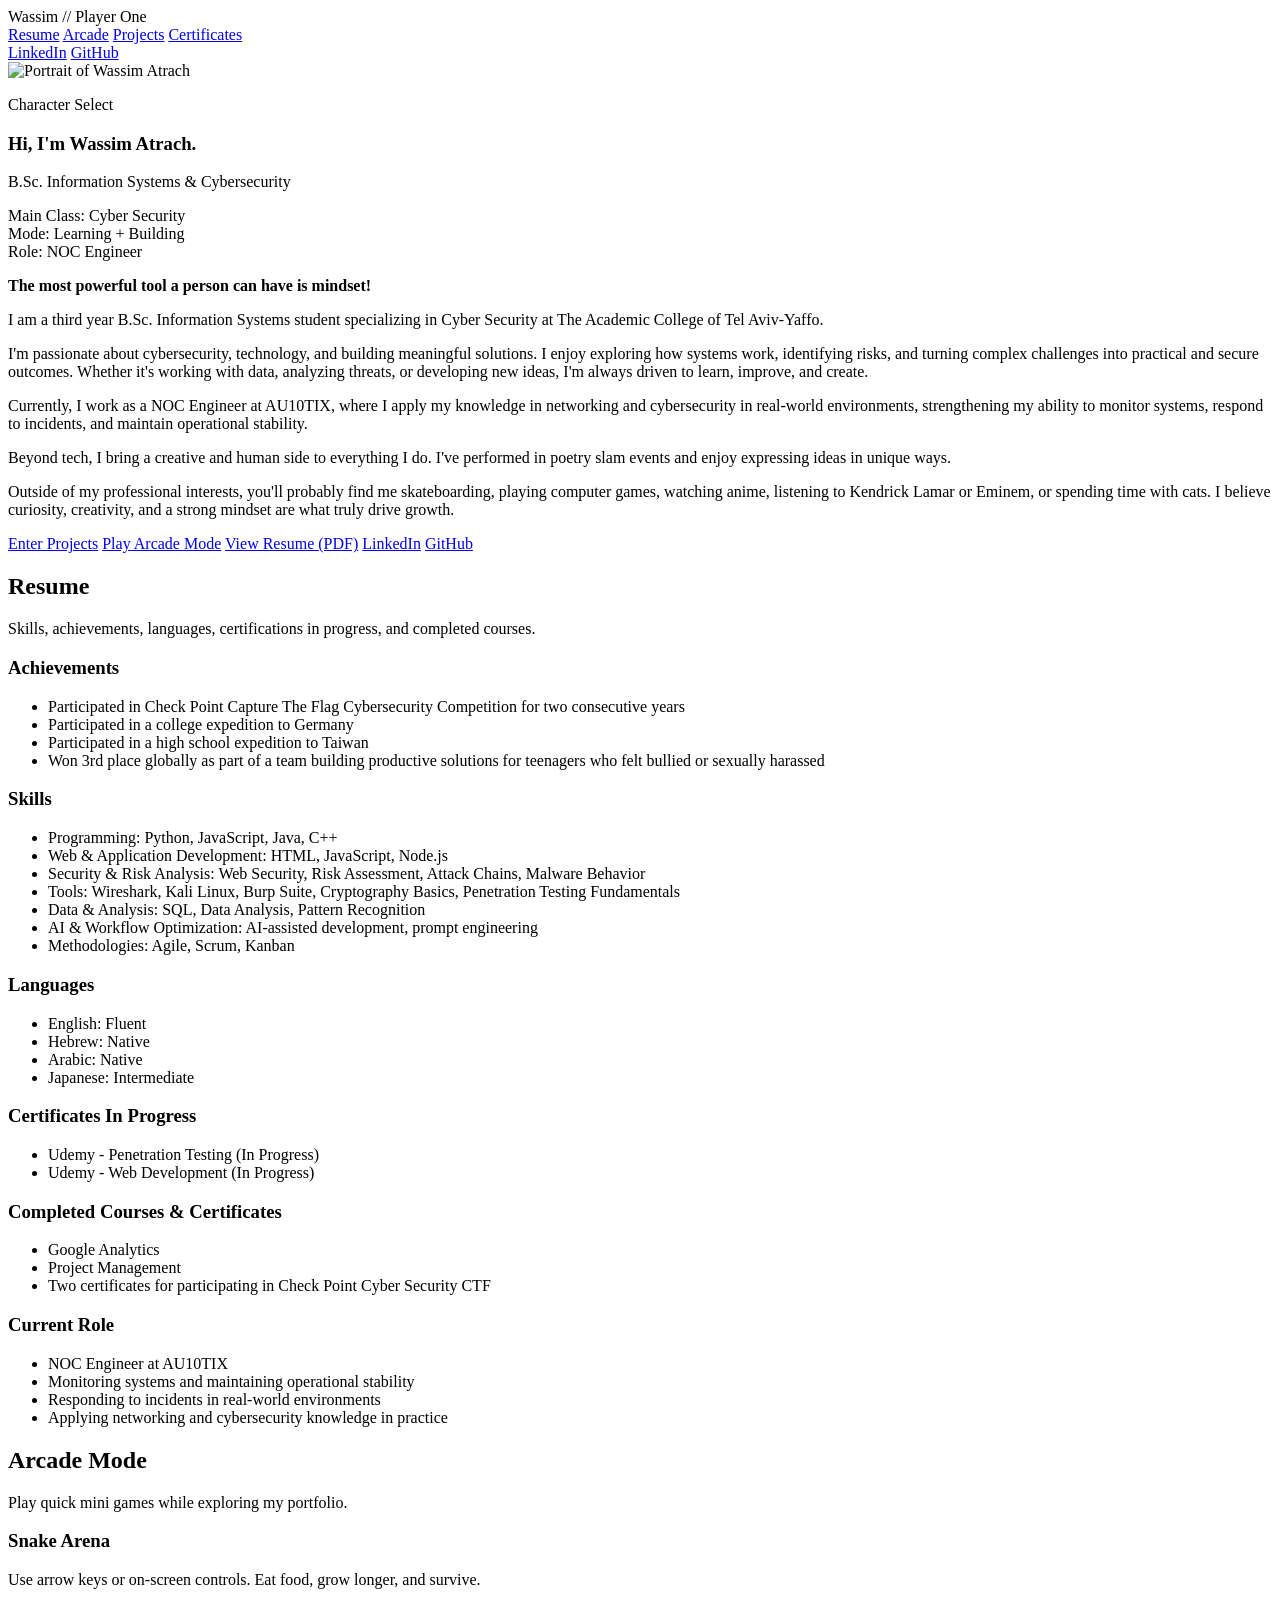
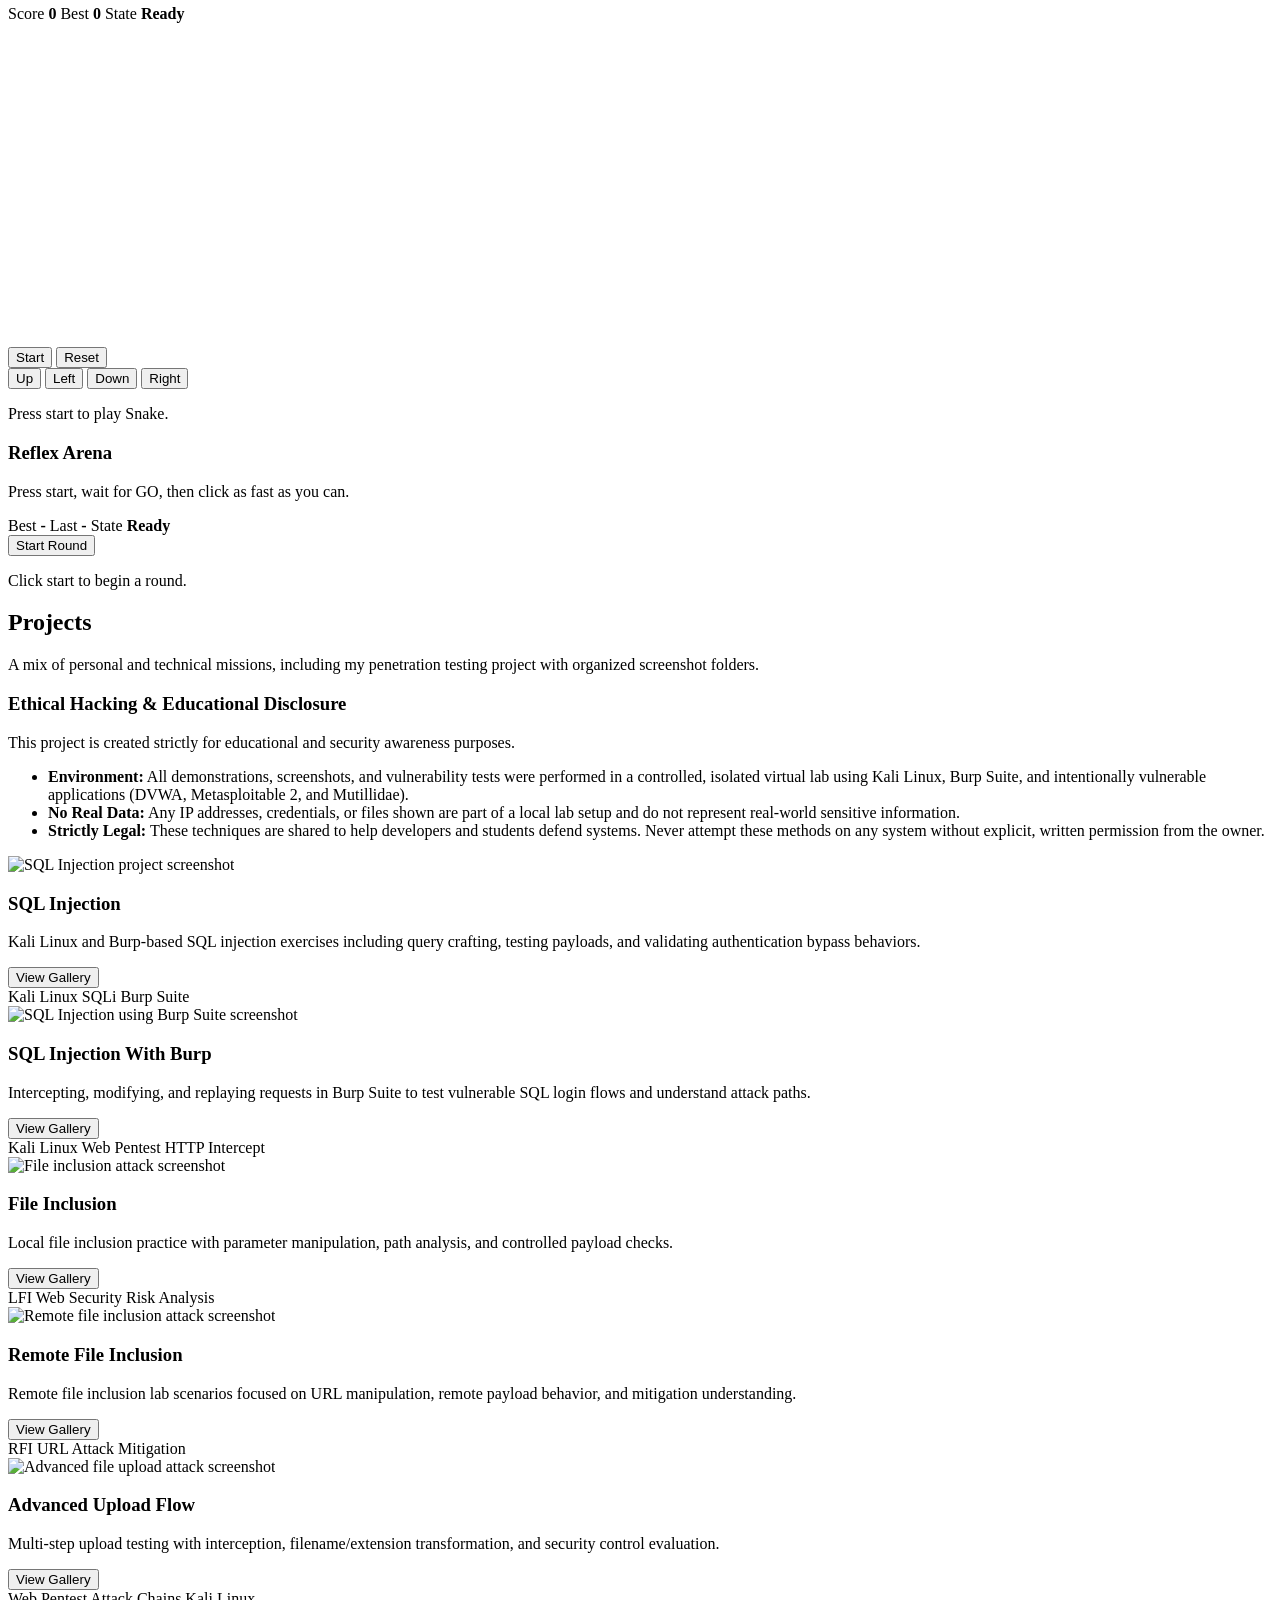
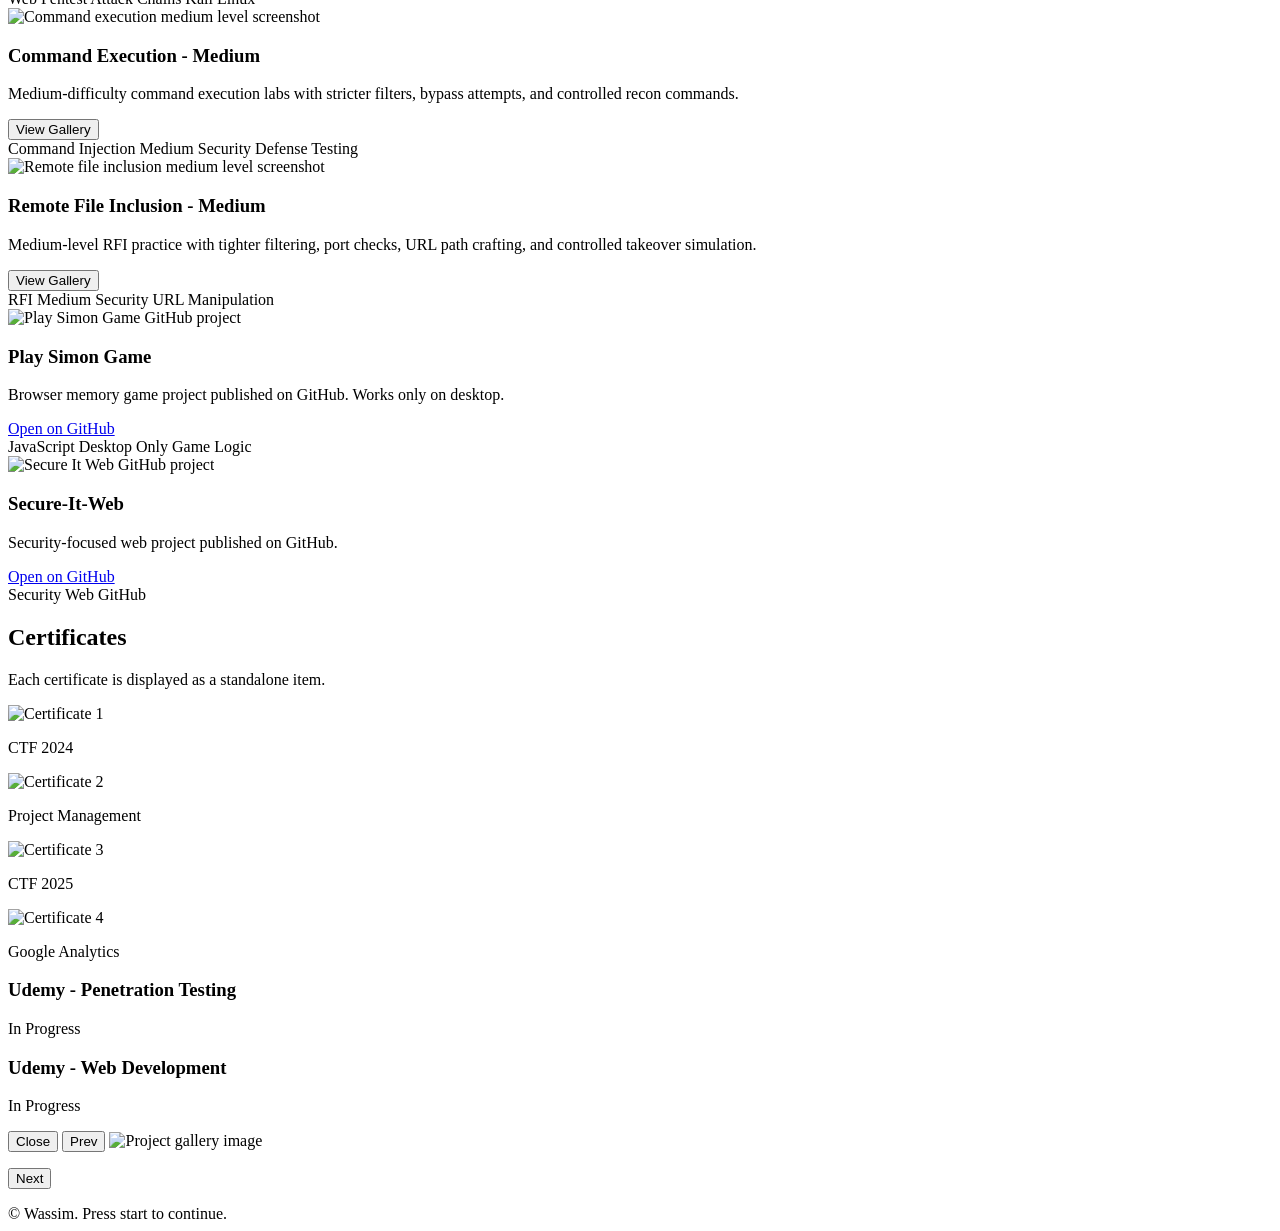
==== index.html @ 9f48807a "Add files via upload" ====
<!DOCTYPE html>
<html lang="en">
<head>
    <meta charset="UTF-8">
    <meta http-equiv="X-UA-Compatible" content="IE=edge">
    <meta name="viewport" content="width=device-width, initial-scale=1.0">
    <title>Wassim | Gaming Portfolio</title>
    <meta name="description" content="Gaming-themed portfolio with contact links, story, resume, and projects.">
    <link rel="preconnect" href="https://fonts.googleapis.com">
    <link rel="preconnect" href="https://fonts.gstatic.com" crossorigin>
    <link href="https://fonts.googleapis.com/css2?family=Oxanium:wght@400;500;700;800&family=Press+Start+2P&display=swap" rel="stylesheet">
    <link rel="stylesheet" href="Protfolio/styles.css">
</head>
<body>
    <header class="topbar">
        <div class="wrap topbar-inner">
            <div class="identity">Wassim // Player One</div>
            <nav class="level-links" aria-label="Section links">
                <a href="#resume">Resume</a>
                <a href="#arcade">Arcade</a>
                <a href="#projects">Projects</a>
                <a href="#certificates">Certificates</a>
            </nav>
            <nav class="contact-links" aria-label="Contact links">
                <a href="https://www.linkedin.com/in/wassim-atrach-wassima/" target="_blank" rel="noreferrer">LinkedIn</a>
                <a href="https://github.com/WassimAtrach" target="_blank" rel="noreferrer">GitHub</a>
            </nav>
        </div>
    </header>

    <main>
        <section class="hero">
            <div class="wrap hero-grid">
                <figure class="frame reveal" style="margin:0;">
                    <img class="profile-photo" src="Protfolio/Wassim.jpg" alt="Portrait of Wassim Atrach">
                </figure>

                <article class="hero-copy reveal delay-1">
                    <p class="kicker">Character Select</p>
                    <h1>Hi, I'm Wassim Atrach.</h1>
                    <p class="hero-subtitle">B.Sc. Information Systems &amp; Cybersecurity</p>
                    <div class="player-hud" aria-label="Player stats">
                        <div class="hud-pill">Main Class: Cyber Security</div>
                        <div class="hud-pill">Mode: Learning + Building</div>
                        <div class="hud-pill">Role: NOC Engineer</div>
                    </div>
                    <p class="mindset"><strong>The most powerful tool a person can have is mindset!</strong></p>
                    <p class="lead">
                        I am a third year B.Sc. Information Systems student specializing in Cyber Security at
                        The Academic College of Tel Aviv-Yaffo.
                    </p>
                    <p class="lead">
                        I'm passionate about cybersecurity, technology, and building meaningful solutions.
                        I enjoy exploring how systems work, identifying risks, and turning complex challenges
                        into practical and secure outcomes. Whether it's working with data, analyzing threats,
                        or developing new ideas, I'm always driven to learn, improve, and create.
                    </p>
                    <p class="lead">
                        Currently, I work as a NOC Engineer at AU10TIX, where I apply my knowledge in
                        networking and cybersecurity in real-world environments, strengthening my ability to
                        monitor systems, respond to incidents, and maintain operational stability.
                    </p>
                    <p class="lead">
                        Beyond tech, I bring a creative and human side to everything I do. I've performed in
                        poetry slam events and enjoy expressing ideas in unique ways.
                    </p>
                    <p class="lead">
                        Outside of my professional interests, you'll probably find me skateboarding,
                        playing computer games, watching anime, listening to Kendrick Lamar or Eminem,
                        or spending time with cats. I believe curiosity, creativity, and a strong mindset
                        are what truly drive growth.
                    </p>
                    <div class="hero-actions">
                        <a class="btn btn-primary" href="#projects">Enter Projects</a>
                        <a class="btn btn-secondary" href="#arcade">Play Arcade Mode</a>
                        <a class="btn btn-secondary" href="Protfolio/Wassim Atrach -Resume.pdf" target="_blank" rel="noreferrer">View Resume (PDF)</a>
                        <a class="btn btn-secondary" href="https://www.linkedin.com/in/wassim-atrach-wassima/" target="_blank" rel="noreferrer">LinkedIn</a>
                        <a class="btn btn-secondary" href="https://github.com/WassimAtrach" target="_blank" rel="noreferrer">GitHub</a>
                    </div>
                </article>
            </div>
        </section>

        <section id="resume">
            <div class="wrap panel reveal delay-2">
                <div class="section-head">
                    <h2>Resume</h2>
                    <p>Skills, achievements, languages, certifications in progress, and completed courses.</p>
                </div>

                <div class="resume-grid">
                    <div class="resume-item">
                        <h3>Achievements</h3>
                        <ul>
                            <li>Participated in Check Point Capture The Flag Cybersecurity Competition for two consecutive years</li>
                            <li>Participated in a college expedition to Germany</li>
                            <li>Participated in a high school expedition to Taiwan</li>
                            <li>Won 3rd place globally as part of a team building productive solutions for teenagers who felt bullied or sexually harassed</li>
                        </ul>
                    </div>

                    <div class="resume-item">
                        <h3>Skills</h3>
                        <ul>
                            <li>Programming: Python, JavaScript, Java, C++</li>
                            <li>Web & Application Development: HTML, JavaScript, Node.js</li>
                            <li>Security & Risk Analysis: Web Security, Risk Assessment, Attack Chains, Malware Behavior</li>
                            <li>Tools: Wireshark, Kali Linux, Burp Suite, Cryptography Basics, Penetration Testing Fundamentals</li>
                            <li>Data & Analysis: SQL, Data Analysis, Pattern Recognition</li>
                            <li>AI & Workflow Optimization: AI-assisted development, prompt engineering</li>
                            <li>Methodologies: Agile, Scrum, Kanban</li>
                        </ul>
                    </div>

                    <div class="resume-item">
                        <h3>Languages</h3>
                        <ul>
                            <li>English: Fluent</li>
                            <li>Hebrew: Native</li>
                            <li>Arabic: Native</li>
                            <li>Japanese: Intermediate</li>
                        </ul>
                    </div>

                    <div class="resume-item">
                        <h3>Certificates In Progress</h3>
                        <ul>
                            <li>Udemy - Penetration Testing (In Progress)</li>
                            <li>Udemy - Web Development (In Progress)</li>
                        </ul>
                    </div>

                    <div class="resume-item">
                        <h3>Completed Courses & Certificates</h3>
                        <ul>
                            <li>Google Analytics</li>
                            <li>Project Management</li>
                            <li>Two certificates for participating in Check Point Cyber Security CTF</li>
                        </ul>
                    </div>

                    <div class="resume-item">
                        <h3>Current Role</h3>
                        <ul>
                            <li>NOC Engineer at AU10TIX</li>
                            <li>Monitoring systems and maintaining operational stability</li>
                            <li>Responding to incidents in real-world environments</li>
                            <li>Applying networking and cybersecurity knowledge in practice</li>
                        </ul>
                    </div>
                </div>
            </div>
        </section>

        <section id="arcade">
            <div class="wrap panel reveal delay-2">
                <div class="section-head">
                    <h2>Arcade Mode</h2>
                    <p>Play quick mini games while exploring my portfolio.</p>
                </div>

                <div class="arcade-grid">
                    <article class="arcade-card">
                        <h3>Snake Arena</h3>
                        <p>Use arrow keys or on-screen controls. Eat food, grow longer, and survive.</p>
                        <div class="arcade-scoreboard" aria-live="polite">
                            <span>Score <strong id="snakeScore">0</strong></span>
                            <span>Best <strong id="snakeBest">0</strong></span>
                            <span>State <strong id="snakeState">Ready</strong></span>
                        </div>
                        <canvas id="snakeCanvas" class="snake-canvas" width="320" height="320" aria-label="Snake game board"></canvas>
                        <div class="arcade-actions">
                            <button class="arcade-button arcade-button-primary" id="snakeStart" type="button">Start</button>
                            <button class="arcade-button" id="snakeReset" type="button">Reset</button>
                        </div>
                        <div class="snake-pad" aria-label="Snake directional controls">
                            <button class="arcade-button snake-up" id="snakeUp" type="button">Up</button>
                            <button class="arcade-button snake-left" id="snakeLeft" type="button">Left</button>
                            <button class="arcade-button snake-down" id="snakeDown" type="button">Down</button>
                            <button class="arcade-button snake-right" id="snakeRight" type="button">Right</button>
                        </div>
                        <p class="arcade-status" id="snakeStatus">Press start to play Snake.</p>
                    </article>

                    <article class="arcade-card">
                        <h3>Reflex Arena</h3>
                        <p>Press start, wait for GO, then click as fast as you can.</p>
                        <div class="arcade-scoreboard" aria-live="polite">
                            <span>Best <strong id="bestReflex">-</strong></span>
                            <span>Last <strong id="lastReflex">-</strong></span>
                            <span>State <strong id="reflexState">Ready</strong></span>
                        </div>
                        <div class="arcade-actions">
                            <button class="arcade-button arcade-button-primary" id="reflexBtn" type="button">Start Round</button>
                        </div>
                        <p class="arcade-status" id="reflexStatus">Click start to begin a round.</p>
                    </article>
                </div>
            </div>
        </section>

        <section id="projects">
            <div class="wrap panel reveal delay-3">
                <div class="section-head">
                    <h2>Projects</h2>
                    <p>A mix of personal and technical missions, including my penetration testing project with organized screenshot folders.</p>
                </div>

                <div class="project-disclaimer" role="note" aria-label="Ethical hacking and educational disclosure">
                    <h3>Ethical Hacking &amp; Educational Disclosure</h3>
                    <p>
                        This project is created strictly for educational and security awareness purposes.
                    </p>
                    <ul>
                        <li>
                            <strong>Environment:</strong> All demonstrations, screenshots, and vulnerability tests were performed in a controlled,
                            isolated virtual lab using Kali Linux, Burp Suite, and intentionally vulnerable applications (DVWA,
                            Metasploitable 2, and Mutillidae).
                        </li>
                        <li>
                            <strong>No Real Data:</strong> Any IP addresses, credentials, or files shown are part of
                            a local lab setup and do not represent real-world sensitive information.
                        </li>
                        <li>
                            <strong>Strictly Legal:</strong> These techniques are shared to help developers and students defend systems.
                            Never attempt these methods on any system without explicit, written permission from the owner.
                        </li>
                    </ul>
                </div>

                <div class="projects-grid">
                    <article class="project-card" data-images="Protfolio/SQL Injection/CreateQuery.png,Protfolio/SQL Injection/admin.png,Protfolio/SQL Injection/Logged in.png,Protfolio/SQL Injection/Single'.png">
                        <img class="project-image" src="Protfolio/SQL Injection/CreateQuery.png" alt="SQL Injection project screenshot" loading="lazy">
                        <div class="project-body">
                            <h3>SQL Injection</h3>
                            <p>
                                Kali Linux and Burp-based SQL injection exercises including query crafting,
                                testing payloads, and validating authentication bypass behaviors.
                            </p>
                            <div class="project-actions">
                                <button class="project-link gallery-open" type="button">View Gallery</button>
                            </div>
                            <div class="tags">
                                <span class="tag">Kali Linux</span>
                                <span class="tag">SQLi</span>
                                <span class="tag">Burp Suite</span>
                            </div>
                        </div>
                    </article>

                    <article class="project-card" data-images="Protfolio/SQL Injection/Injection using Burpsuite/LoggedIn.png,Protfolio/SQL Injection/Injection using Burpsuite/ChangePassword.png,Protfolio/SQL Injection/SQLInjection admin/Admin passwordless login.png,Protfolio/SQL Injection/SQLInjection admin/Logged in.png">
                        <img class="project-image" src="Protfolio/SQL Injection/Injection using Burpsuite/LoggedIn.png" alt="SQL Injection using Burp Suite screenshot" loading="lazy">
                        <div class="project-body">
                            <h3>SQL Injection With Burp</h3>
                            <p>
                                Intercepting, modifying, and replaying requests in Burp Suite to test
                                vulnerable SQL login flows and understand attack paths.
                            </p>
                            <div class="project-actions">
                                <button class="project-link gallery-open" type="button">View Gallery</button>
                            </div>
                            <div class="tags">
                                <span class="tag">Kali Linux</span>
                                <span class="tag">Web Pentest</span>
                                <span class="tag">HTTP Intercept</span>
                            </div>
                        </div>
                    </article>

                    <article class="project-card" data-images="Protfolio/FileInclusion/PhpFile.png,Protfolio/FileInclusion/BasicUrl.png,Protfolio/FileInclusion/Passwords.png">
                        <img class="project-image" src="Protfolio/FileInclusion/PhpFile.png" alt="File inclusion attack screenshot" loading="lazy">
                        <div class="project-body">
                            <h3>File Inclusion</h3>
                            <p>
                                Local file inclusion practice with parameter manipulation,
                                path analysis, and controlled payload checks.
                            </p>
                            <div class="project-actions">
                                <button class="project-link gallery-open" type="button">View Gallery</button>
                            </div>
                            <div class="tags">
                                <span class="tag">LFI</span>
                                <span class="tag">Web Security</span>
                                <span class="tag">Risk Analysis</span>
                            </div>
                        </div>
                    </article>

                    <article class="project-card" data-images="Protfolio/Remote File Inclusion/Connect.png,Protfolio/Remote File Inclusion/Access.png,Protfolio/Remote File Inclusion/TXT.png,Protfolio/Remote File Inclusion/URL.png">
                        <img class="project-image" src="Protfolio/Remote File Inclusion/Connect.png" alt="Remote file inclusion attack screenshot" loading="lazy">
                        <div class="project-body">
                            <h3>Remote File Inclusion</h3>
                            <p>
                                Remote file inclusion lab scenarios focused on URL manipulation,
                                remote payload behavior, and mitigation understanding.
                            </p>
                            <div class="project-actions">
                                <button class="project-link gallery-open" type="button">View Gallery</button>
                            </div>
                            <div class="tags">
                                <span class="tag">RFI</span>
                                <span class="tag">URL Attack</span>
                                <span class="tag">Mitigation</span>
                            </div>
                        </div>
                    </article>

                    <article class="project-card" data-images="Protfolio/FileUpload2/UploadShelljpg.png,Protfolio/FileUpload2/FileUploaded.png,Protfolio/FileUpload2/AnotherChange.png,Protfolio/FileUpload2/shellChangeName.png,Protfolio/FileUpload2/uploadfile2jpg.png">
                        <img class="project-image" src="Protfolio/FileUpload2/UploadShelljpg.png" alt="Advanced file upload attack screenshot" loading="lazy">
                        <div class="project-body">
                            <h3>Advanced Upload Flow</h3>
                            <p>
                                Multi-step upload testing with interception, filename/extension transformation,
                                and security control evaluation.
                            </p>
                            <div class="project-actions">
                                <button class="project-link gallery-open" type="button">View Gallery</button>
                            </div>
                            <div class="tags">
                                <span class="tag">Web Pentest</span>
                                <span class="tag">Attack Chains</span>
                                <span class="tag">Kali Linux</span>
                            </div>
                        </div>
                    </article>

                    <article class="project-card" data-images="Protfolio/CommandExecutionMedium/MediumSetting.png,Protfolio/CommandExecutionMedium/Connect nc.png,Protfolio/CommandExecutionMedium/Get info.png,Protfolio/CommandExecutionMedium/IFconfig.png">
                        <img class="project-image" src="Protfolio/CommandExecutionMedium/MediumSetting.png" alt="Command execution medium level screenshot" loading="lazy">
                        <div class="project-body">
                            <h3>Command Execution - Medium</h3>
                            <p>
                                Medium-difficulty command execution labs with stricter filters,
                                bypass attempts, and controlled recon commands.
                            </p>
                            <div class="project-actions">
                                <button class="project-link gallery-open" type="button">View Gallery</button>
                            </div>
                            <div class="tags">
                                <span class="tag">Command Injection</span>
                                <span class="tag">Medium Security</span>
                                <span class="tag">Defense Testing</span>
                            </div>
                        </div>
                    </article>

                    <article class="project-card" data-images="Protfolio/Remote File Inclusion Medium/Remote Medium.png,Protfolio/Remote File Inclusion Medium/Open Port.png,Protfolio/Remote File Inclusion Medium/Taking control.png,Protfolio/Remote File Inclusion Medium/URL change.png">
                        <img class="project-image" src="Protfolio/Remote File Inclusion Medium/Remote Medium.png" alt="Remote file inclusion medium level screenshot" loading="lazy">
                        <div class="project-body">
                            <h3>Remote File Inclusion - Medium</h3>
                            <p>
                                Medium-level RFI practice with tighter filtering,
                                port checks, URL path crafting, and controlled takeover simulation.
                            </p>
                            <div class="project-actions">
                                <button class="project-link gallery-open" type="button">View Gallery</button>
                            </div>
                            <div class="tags">
                                <span class="tag">RFI</span>
                                <span class="tag">Medium Security</span>
                                <span class="tag">URL Manipulation</span>
                            </div>
                        </div>
                    </article>

                    <article class="project-card">
                        <img class="project-image" src="Protfolio/Simon Game.png" alt="Play Simon Game GitHub project" loading="lazy">
                        <div class="project-body">
                            <h3>Play Simon Game</h3>
                            <p>
                                Browser memory game project published on GitHub.
                                Works only on desktop.
                            </p>
                            <div class="project-actions">
                                <a class="project-link" href="https://github.com/WassimAtrach/Play-Simon-Game" target="_blank" rel="noreferrer">Open on GitHub</a>
                            </div>
                            <div class="tags">
                                <span class="tag">JavaScript</span>
                                <span class="tag">Desktop Only</span>
                                <span class="tag">Game Logic</span>
                            </div>
                        </div>
                    </article>

                    <article class="project-card">
                        <img class="project-image" src="Protfolio/Secure-It.png" alt="Secure It Web GitHub project" loading="lazy">
                        <div class="project-body">
                            <h3>Secure-It-Web</h3>
                            <p>
                                Security-focused web project published on GitHub.
                            </p>
                            <div class="project-actions">
                                <a class="project-link" href="https://github.com/WassimAtrach/Secure-It-Web" target="_blank" rel="noreferrer">Open on GitHub</a>
                            </div>
                            <div class="tags">
                                <span class="tag">Security</span>
                                <span class="tag">Web</span>
                                <span class="tag">GitHub</span>
                            </div>
                        </div>
                    </article>
                </div>

            </div>
        </section>

        <section id="certificates">
            <div class="wrap panel reveal delay-3">
                <div class="section-head">
                    <h2>Certificates</h2>
                    <p>Each certificate is displayed as a standalone item.</p>
                </div>

                <div class="certificates-grid">
                    <div class="certificate-card" data-images="Protfolio/Certificates/WhatsApp Image 2026-03-22 at 21.14.04.jpeg" tabindex="0" role="button" aria-label="Open CTF 2024 certificate">
                        <img class="certificate-image" src="Protfolio/Certificates/WhatsApp Image 2026-03-22 at 21.14.04.jpeg" alt="Certificate 1" loading="lazy">
                        <p class="certificate-label">CTF 2024</p>
                    </div>

                    <div class="certificate-card" data-images="Protfolio/Certificates/WhatsApp Image 2026-03-22 at 21.14.04 (1).jpeg" tabindex="0" role="button" aria-label="Open Project Management certificate">
                        <img class="certificate-image" src="Protfolio/Certificates/WhatsApp Image 2026-03-22 at 21.14.04 (1).jpeg" alt="Certificate 2" loading="lazy">
                        <p class="certificate-label">Project Management</p>
                    </div>

                    <div class="certificate-card" data-images="Protfolio/Certificates/WhatsApp Image 2026-03-22 at 21.14.04 (2).jpeg" tabindex="0" role="button" aria-label="Open CTF 2025 certificate">
                        <img class="certificate-image" src="Protfolio/Certificates/WhatsApp Image 2026-03-22 at 21.14.04 (2).jpeg" alt="Certificate 3" loading="lazy">
                        <p class="certificate-label">CTF 2025</p>
                    </div>

                    <div class="certificate-card" data-images="Protfolio/Certificates/WhatsApp Image 2026-03-22 at 21.14.03.jpeg" tabindex="0" role="button" aria-label="Open Google Analytics certificate">
                        <img class="certificate-image" src="Protfolio/Certificates/WhatsApp Image 2026-03-22 at 21.14.03.jpeg" alt="Certificate 4" loading="lazy">
                        <p class="certificate-label">Google Analytics</p>
                    </div>

                    <div class="certificate-card certificate-card-text">
                        <div class="certificate-text-body">
                            <h3>Udemy - Penetration Testing</h3>
                            <p>In Progress</p>
                        </div>
                    </div>

                    <div class="certificate-card certificate-card-text">
                        <div class="certificate-text-body">
                            <h3>Udemy - Web Development</h3>
                            <p>In Progress</p>
                        </div>
                    </div>
                </div>
            </div>
        </section>
    </main>

    <div class="gallery-modal" id="galleryModal" aria-hidden="true">
        <button class="gallery-close" id="galleryClose" type="button" aria-label="Close gallery">Close</button>
        <button class="gallery-nav gallery-prev" id="galleryPrev" type="button" aria-label="Previous image">Prev</button>
        <img class="gallery-image" id="galleryImage" src="" alt="Project gallery image">
        <p class="gallery-caption" id="galleryCaption"></p>
        <button class="gallery-nav gallery-next" id="galleryNext" type="button" aria-label="Next image">Next</button>
        <p class="gallery-counter" id="galleryCounter"></p>
    </div>

    <footer>
        © <span id="year"></span> Wassim. Press start to continue.
    </footer>

    <script src="Protfolio/script.js"></script>
</body>
</html>
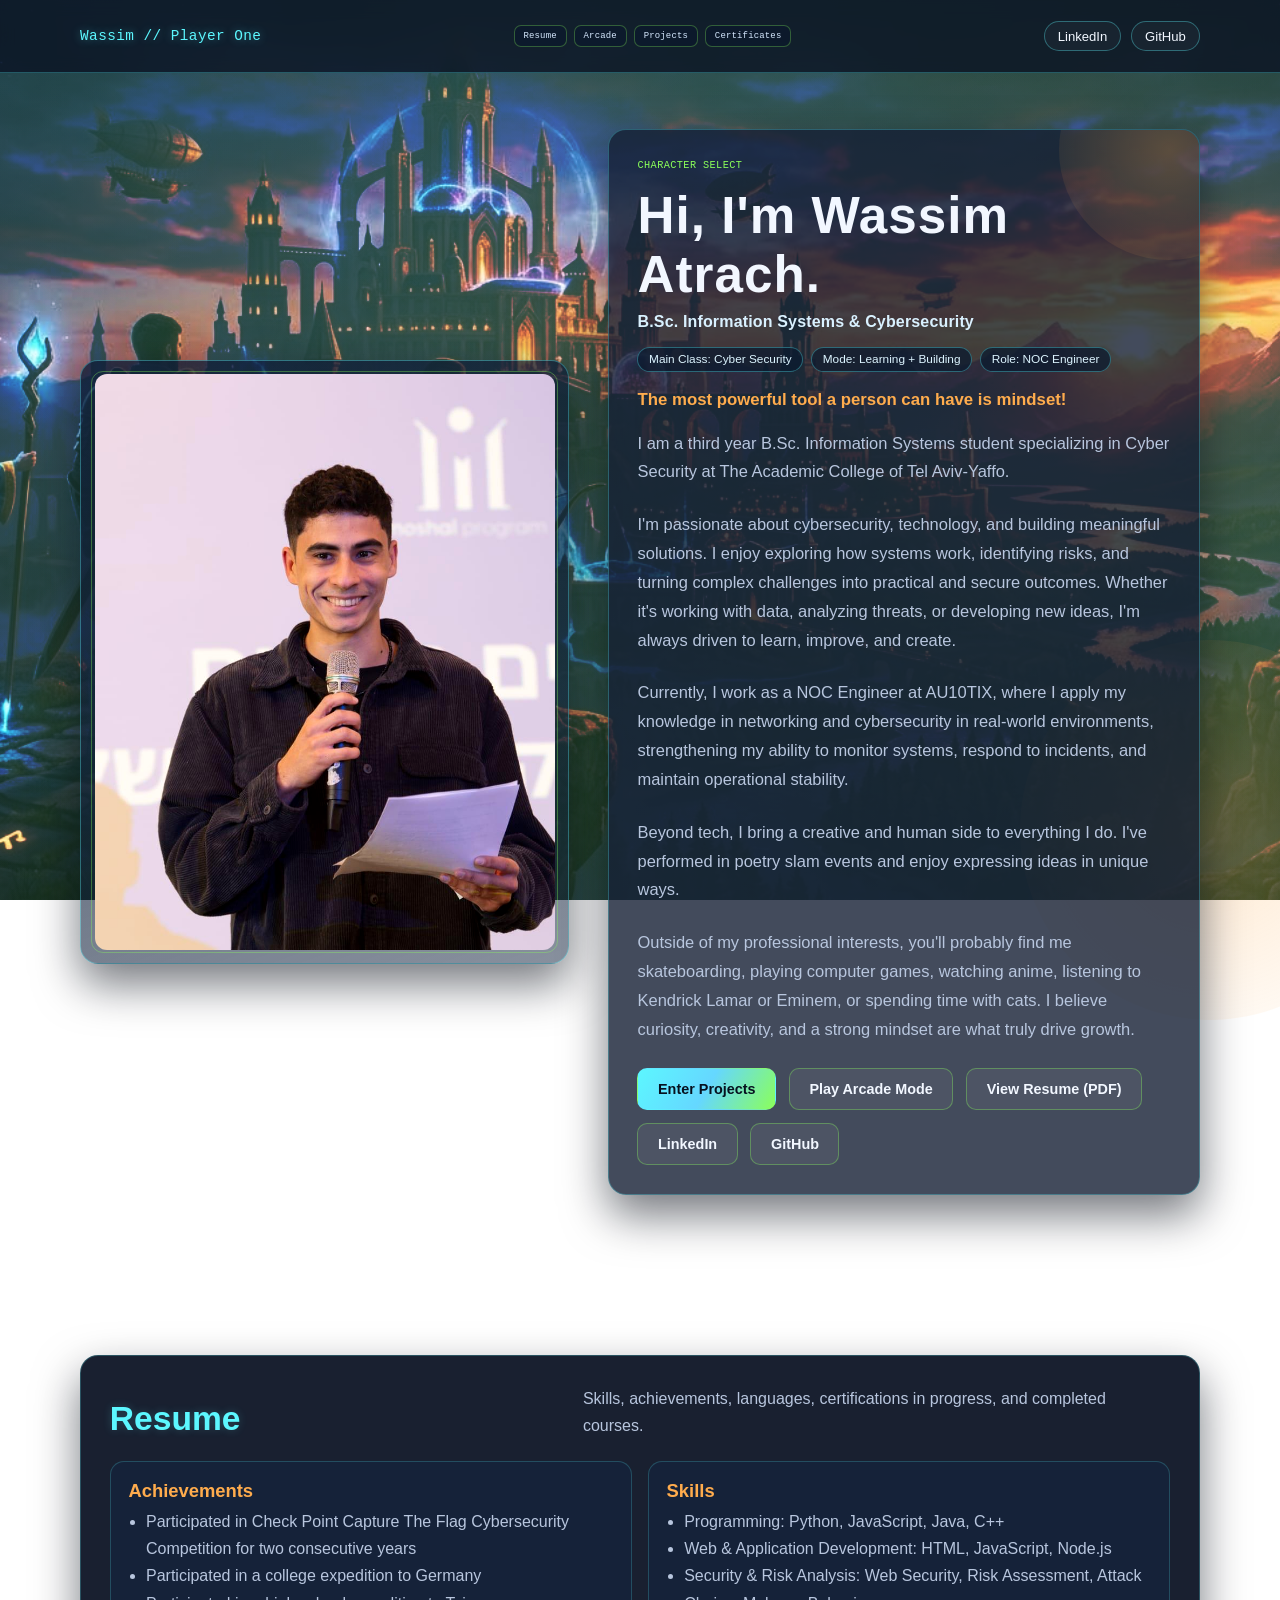
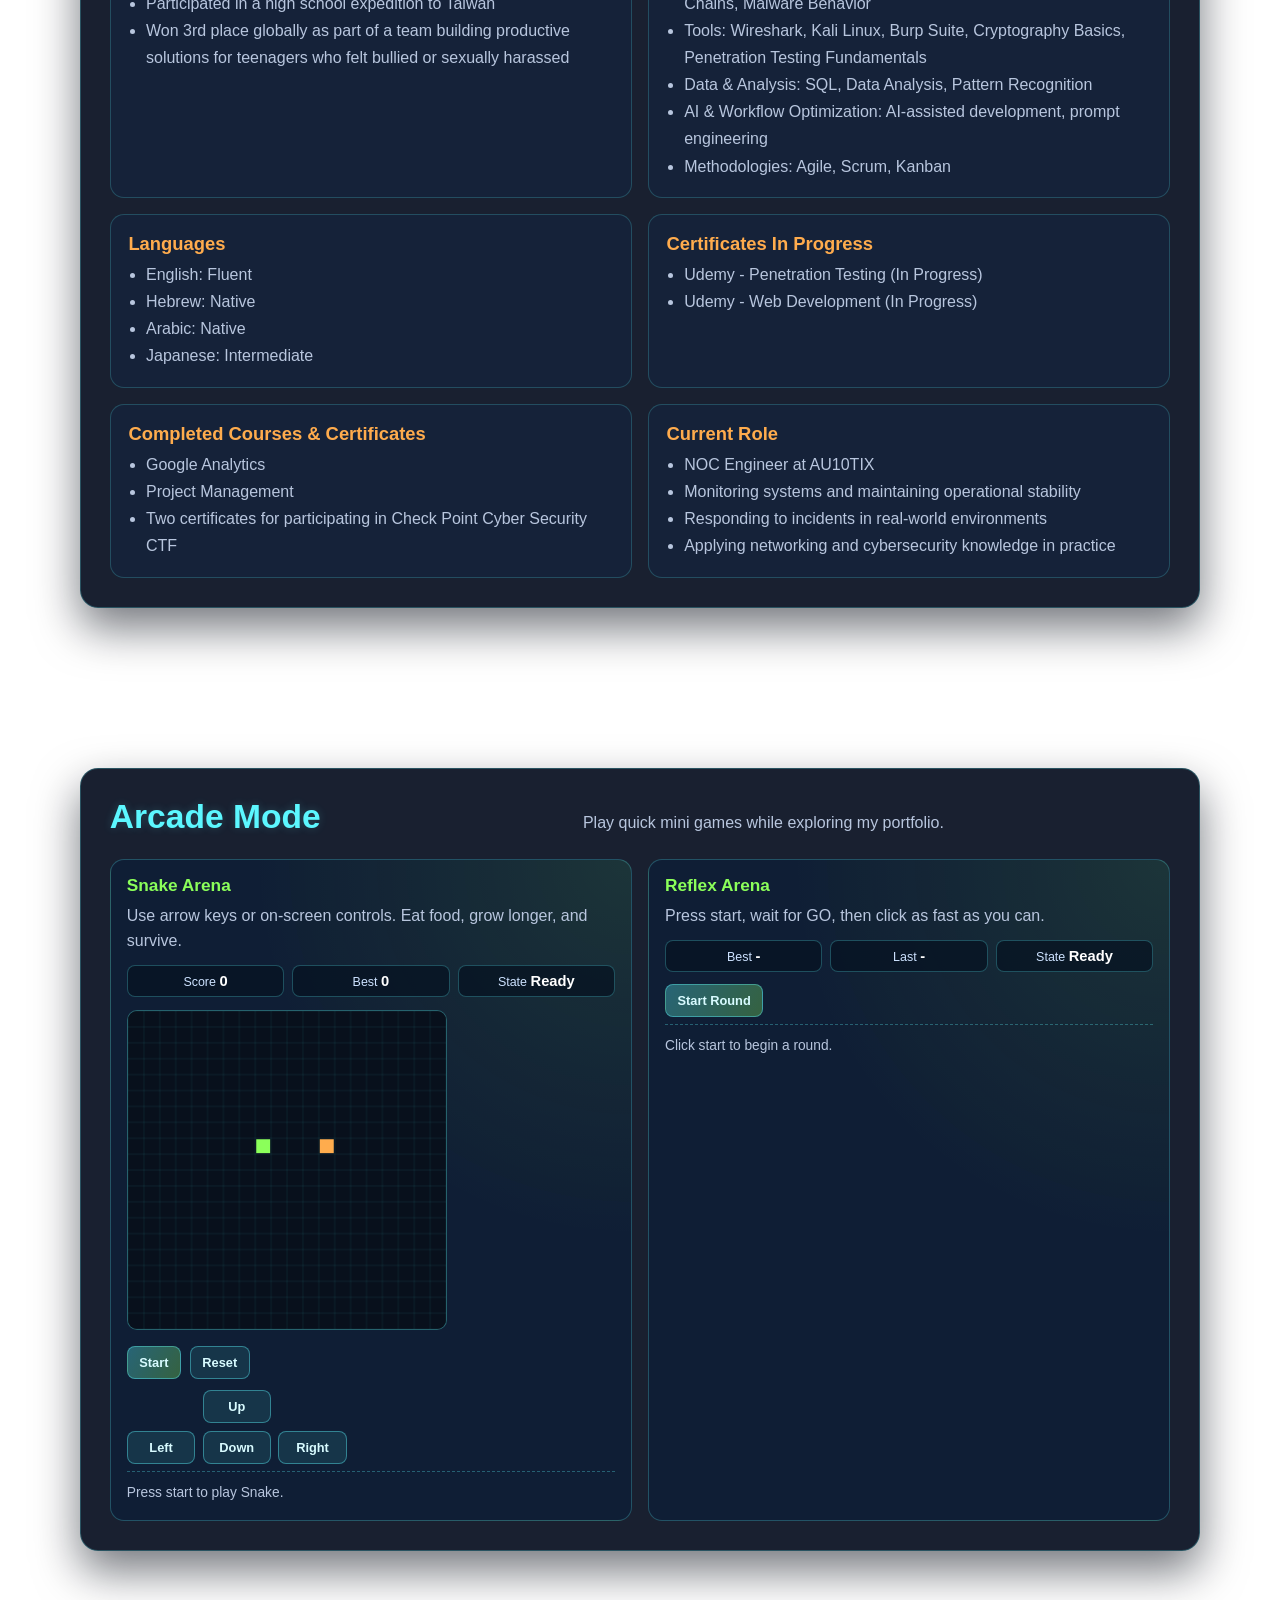
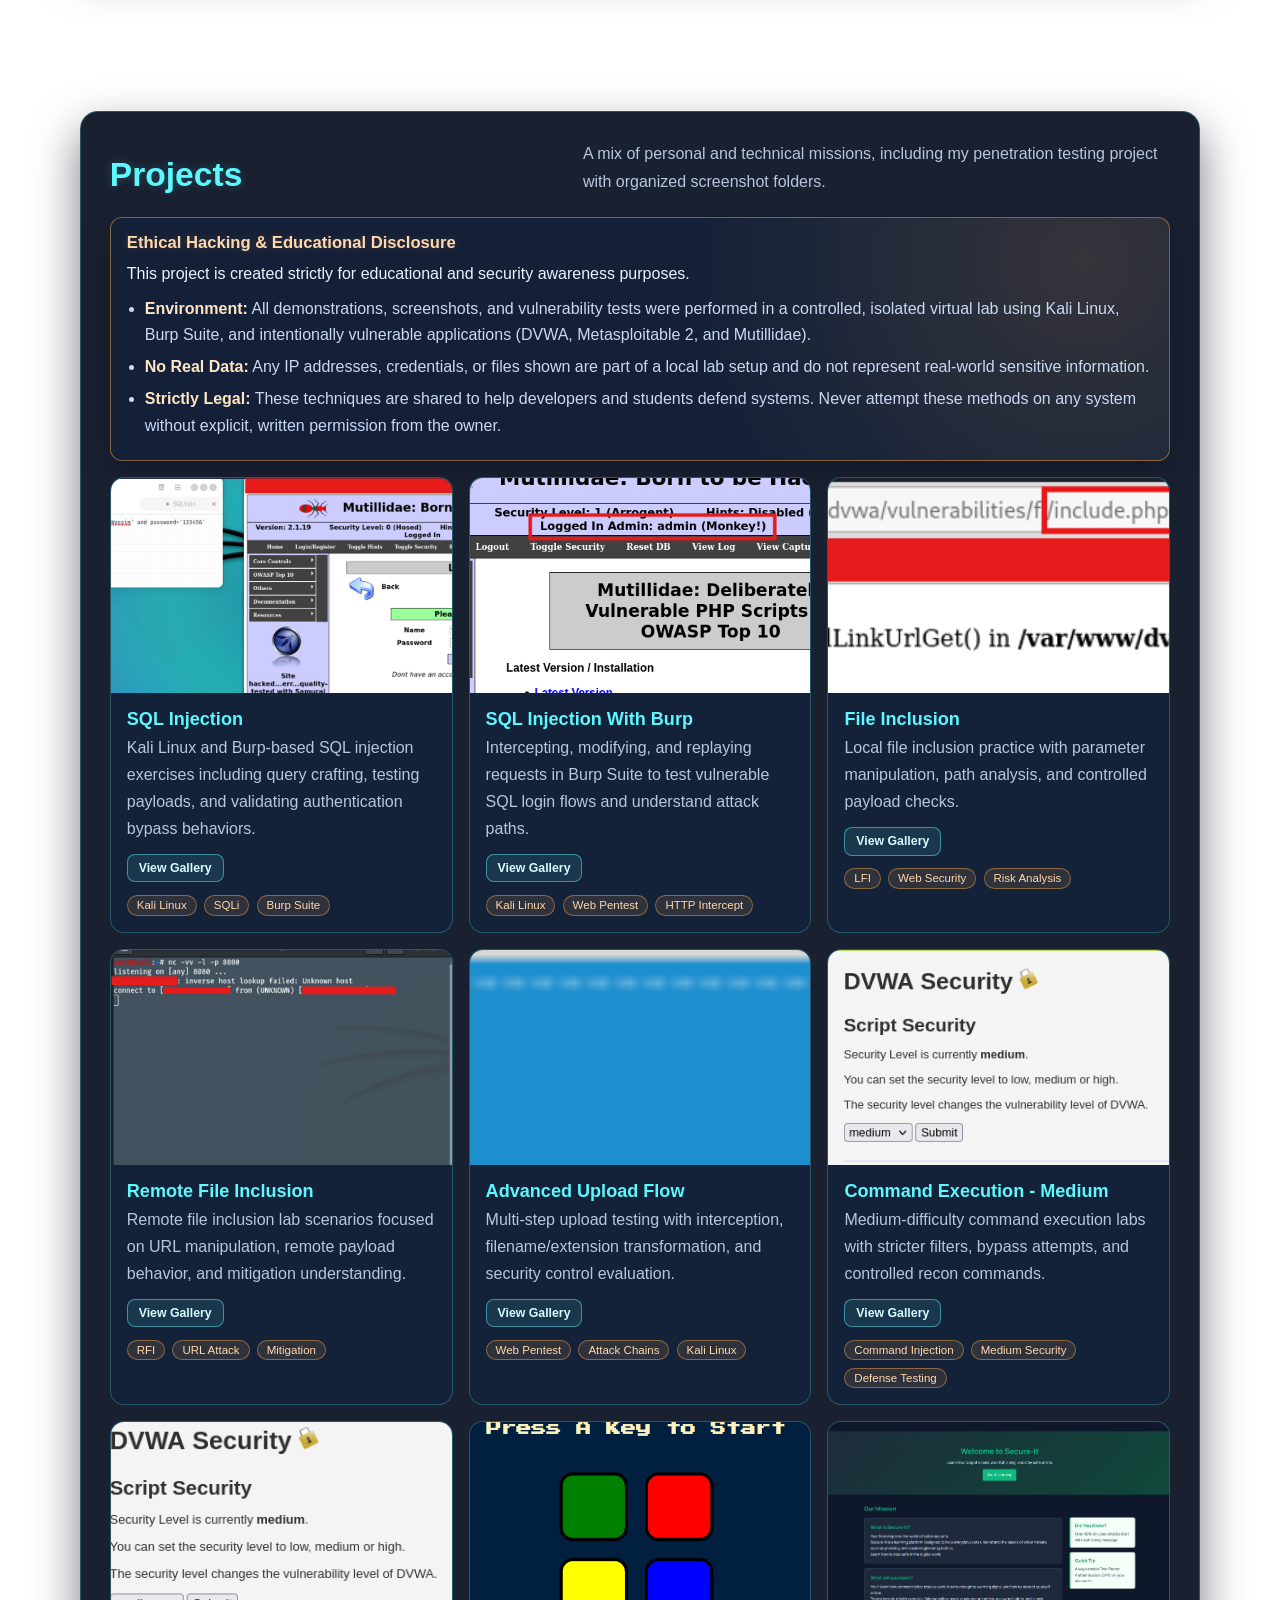
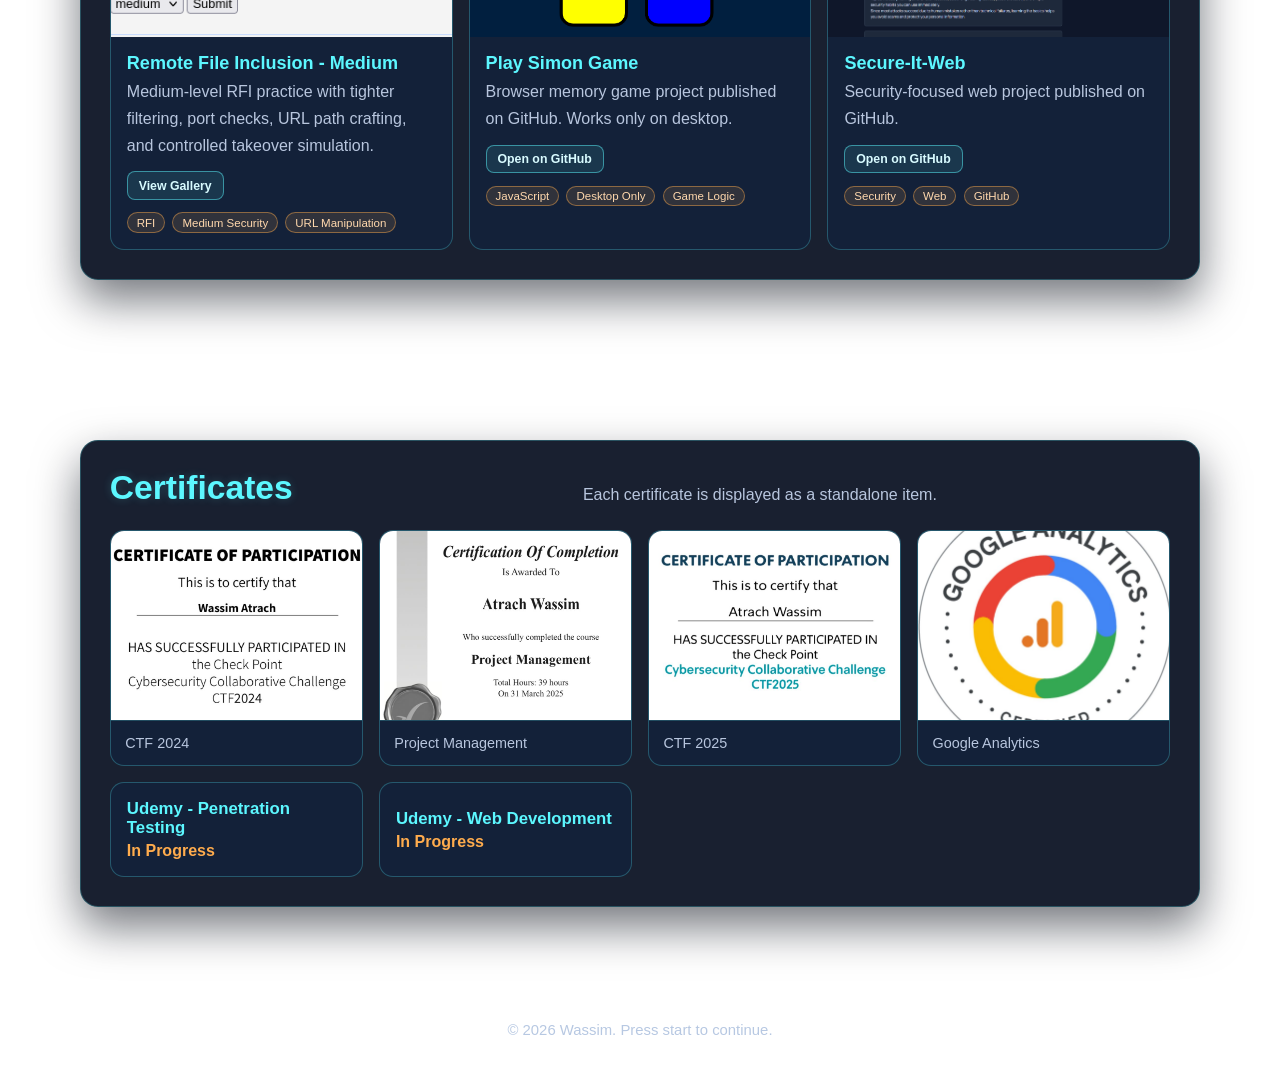
==== commit 2e430331: "Add files via upload" ====
--- a/index.html
+++ b/index.html
@@ -9,7 +9,7 @@
     <link rel="preconnect" href="https://fonts.googleapis.com">
     <link rel="preconnect" href="https://fonts.gstatic.com" crossorigin>
     <link href="https://fonts.googleapis.com/css2?family=Oxanium:wght@400;500;700;800&family=Press+Start+2P&display=swap" rel="stylesheet">
-    <link rel="stylesheet" href="Protfolio/styles.css">
+    <link rel="stylesheet" href="Portfolio/styles.css">
 </head>
 <body>
     <header class="topbar">
@@ -32,7 +32,7 @@
         <section class="hero">
             <div class="wrap hero-grid">
                 <figure class="frame reveal" style="margin:0;">
-                    <img class="profile-photo" src="Protfolio/Wassim.jpg" alt="Portrait of Wassim Atrach">
+                    <img class="profile-photo" src="Portfolio/Wassim.jpg" alt="Portrait of Wassim Atrach">
                 </figure>
 
                 <article class="hero-copy reveal delay-1">
@@ -73,7 +73,7 @@
                     <div class="hero-actions">
                         <a class="btn btn-primary" href="#projects">Enter Projects</a>
                         <a class="btn btn-secondary" href="#arcade">Play Arcade Mode</a>
-                        <a class="btn btn-secondary" href="Protfolio/Wassim Atrach -Resume.pdf" target="_blank" rel="noreferrer">View Resume (PDF)</a>
+                        <a class="btn btn-secondary" href="Portfolio/Wassim Atrach -Resume.pdf" target="_blank" rel="noreferrer">View Resume (PDF)</a>
                         <a class="btn btn-secondary" href="https://www.linkedin.com/in/wassim-atrach-wassima/" target="_blank" rel="noreferrer">LinkedIn</a>
                         <a class="btn btn-secondary" href="https://github.com/WassimAtrach" target="_blank" rel="noreferrer">GitHub</a>
                     </div>
@@ -229,8 +229,8 @@
                 </div>
 
                 <div class="projects-grid">
-                    <article class="project-card" data-images="Protfolio/SQL Injection/CreateQuery.png,Protfolio/SQL Injection/admin.png,Protfolio/SQL Injection/Logged in.png,Protfolio/SQL Injection/Single'.png">
-                        <img class="project-image" src="Protfolio/SQL Injection/CreateQuery.png" alt="SQL Injection project screenshot" loading="lazy">
+                    <article class="project-card" data-images="Portfolio/SQL Injection/CreateQuery.png,Portfolio/SQL Injection/admin.png,Portfolio/SQL Injection/Logged in.png,Portfolio/SQL Injection/Single'.png">
+                        <img class="project-image" src="Portfolio/SQL Injection/CreateQuery.png" alt="SQL Injection project screenshot" loading="lazy">
                         <div class="project-body">
                             <h3>SQL Injection</h3>
                             <p>
@@ -248,8 +248,8 @@
                         </div>
                     </article>
 
-                    <article class="project-card" data-images="Protfolio/SQL Injection/Injection using Burpsuite/LoggedIn.png,Protfolio/SQL Injection/Injection using Burpsuite/ChangePassword.png,Protfolio/SQL Injection/SQLInjection admin/Admin passwordless login.png,Protfolio/SQL Injection/SQLInjection admin/Logged in.png">
-                        <img class="project-image" src="Protfolio/SQL Injection/Injection using Burpsuite/LoggedIn.png" alt="SQL Injection using Burp Suite screenshot" loading="lazy">
+                    <article class="project-card" data-images="Portfolio/SQL Injection/Injection using Burpsuite/LoggedIn.png,Portfolio/SQL Injection/Injection using Burpsuite/ChangePassword.png,Portfolio/SQL Injection/SQLInjection admin/Admin passwordless login.png,Portfolio/SQL Injection/SQLInjection admin/Logged in.png">
+                        <img class="project-image" src="Portfolio/SQL Injection/Injection using Burpsuite/LoggedIn.png" alt="SQL Injection using Burp Suite screenshot" loading="lazy">
                         <div class="project-body">
                             <h3>SQL Injection With Burp</h3>
                             <p>
@@ -267,8 +267,8 @@
                         </div>
                     </article>
 
-                    <article class="project-card" data-images="Protfolio/FileInclusion/PhpFile.png,Protfolio/FileInclusion/BasicUrl.png,Protfolio/FileInclusion/Passwords.png">
-                        <img class="project-image" src="Protfolio/FileInclusion/PhpFile.png" alt="File inclusion attack screenshot" loading="lazy">
+                    <article class="project-card" data-images="Portfolio/FileInclusion/PhpFile.png,Portfolio/FileInclusion/BasicUrl.png,Portfolio/FileInclusion/Passwords.png">
+                        <img class="project-image" src="Portfolio/FileInclusion/PhpFile.png" alt="File inclusion attack screenshot" loading="lazy">
                         <div class="project-body">
                             <h3>File Inclusion</h3>
                             <p>
@@ -286,8 +286,8 @@
                         </div>
                     </article>
 
-                    <article class="project-card" data-images="Protfolio/Remote File Inclusion/Connect.png,Protfolio/Remote File Inclusion/Access.png,Protfolio/Remote File Inclusion/TXT.png,Protfolio/Remote File Inclusion/URL.png">
-                        <img class="project-image" src="Protfolio/Remote File Inclusion/Connect.png" alt="Remote file inclusion attack screenshot" loading="lazy">
+                    <article class="project-card" data-images="Portfolio/Remote File Inclusion/Connect.png,Portfolio/Remote File Inclusion/Access.png,Portfolio/Remote File Inclusion/TXT.png,Portfolio/Remote File Inclusion/URL.png">
+                        <img class="project-image" src="Portfolio/Remote File Inclusion/Connect.png" alt="Remote file inclusion attack screenshot" loading="lazy">
                         <div class="project-body">
                             <h3>Remote File Inclusion</h3>
                             <p>
@@ -305,8 +305,8 @@
                         </div>
                     </article>
 
-                    <article class="project-card" data-images="Protfolio/FileUpload2/UploadShelljpg.png,Protfolio/FileUpload2/FileUploaded.png,Protfolio/FileUpload2/AnotherChange.png,Protfolio/FileUpload2/shellChangeName.png,Protfolio/FileUpload2/uploadfile2jpg.png">
-                        <img class="project-image" src="Protfolio/FileUpload2/UploadShelljpg.png" alt="Advanced file upload attack screenshot" loading="lazy">
+                    <article class="project-card" data-images="Portfolio/FileUpload2/UploadShelljpg.png,Portfolio/FileUpload2/FileUploaded.png,Portfolio/FileUpload2/AnotherChange.png,Portfolio/FileUpload2/shellChangeName.png,Portfolio/FileUpload2/uploadfile2jpg.png">
+                        <img class="project-image" src="Portfolio/FileUpload2/UploadShelljpg.png" alt="Advanced file upload attack screenshot" loading="lazy">
                         <div class="project-body">
                             <h3>Advanced Upload Flow</h3>
                             <p>
@@ -324,8 +324,8 @@
                         </div>
                     </article>
 
-                    <article class="project-card" data-images="Protfolio/CommandExecutionMedium/MediumSetting.png,Protfolio/CommandExecutionMedium/Connect nc.png,Protfolio/CommandExecutionMedium/Get info.png,Protfolio/CommandExecutionMedium/IFconfig.png">
-                        <img class="project-image" src="Protfolio/CommandExecutionMedium/MediumSetting.png" alt="Command execution medium level screenshot" loading="lazy">
+                    <article class="project-card" data-images="Portfolio/CommandExecutionMedium/MediumSetting.png,Portfolio/CommandExecutionMedium/Connect nc.png,Portfolio/CommandExecutionMedium/GetInfo.png,Portfolio/CommandExecutionMedium/IFconfig.png">
+                        <img class="project-image" src="Portfolio/CommandExecutionMedium/MediumSetting.png" alt="Command execution medium level screenshot" loading="lazy">
                         <div class="project-body">
                             <h3>Command Execution - Medium</h3>
                             <p>
@@ -343,8 +343,8 @@
                         </div>
                     </article>
 
-                    <article class="project-card" data-images="Protfolio/Remote File Inclusion Medium/Remote Medium.png,Protfolio/Remote File Inclusion Medium/Open Port.png,Protfolio/Remote File Inclusion Medium/Taking control.png,Protfolio/Remote File Inclusion Medium/URL change.png">
-                        <img class="project-image" src="Protfolio/Remote File Inclusion Medium/Remote Medium.png" alt="Remote file inclusion medium level screenshot" loading="lazy">
+                    <article class="project-card" data-images="Portfolio/Remote File Inclusion Medium/Remote Medium.png,Portfolio/Remote File Inclusion Medium/Open Port.png,Portfolio/Remote File Inclusion Medium/Taking control.png,Portfolio/Remote File Inclusion Medium/URL change.png">
+                        <img class="project-image" src="Portfolio/Remote File Inclusion Medium/Remote Medium.png" alt="Remote file inclusion medium level screenshot" loading="lazy">
                         <div class="project-body">
                             <h3>Remote File Inclusion - Medium</h3>
                             <p>
@@ -363,7 +363,7 @@
                     </article>
 
                     <article class="project-card">
-                        <img class="project-image" src="Protfolio/Simon Game.png" alt="Play Simon Game GitHub project" loading="lazy">
+                        <img class="project-image" src="Portfolio/Simon Game.png" alt="Play Simon Game GitHub project" loading="lazy">
                         <div class="project-body">
                             <h3>Play Simon Game</h3>
                             <p>
@@ -382,7 +382,7 @@
                     </article>
 
                     <article class="project-card">
-                        <img class="project-image" src="Protfolio/Secure-It.png" alt="Secure It Web GitHub project" loading="lazy">
+                        <img class="project-image" src="Portfolio/Secure-It.png" alt="Secure It Web GitHub project" loading="lazy">
                         <div class="project-body">
                             <h3>Secure-It-Web</h3>
                             <p>
@@ -411,23 +411,23 @@
                 </div>
 
                 <div class="certificates-grid">
-                    <div class="certificate-card" data-images="Protfolio/Certificates/WhatsApp Image 2026-03-22 at 21.14.04.jpeg" tabindex="0" role="button" aria-label="Open CTF 2024 certificate">
-                        <img class="certificate-image" src="Protfolio/Certificates/WhatsApp Image 2026-03-22 at 21.14.04.jpeg" alt="Certificate 1" loading="lazy">
+                    <div class="certificate-card" data-images="Portfolio/Certificates/WhatsApp Image 2026-03-22 at 21.14.04.jpeg" tabindex="0" role="button" aria-label="Open CTF 2024 certificate">
+                        <img class="certificate-image" src="Portfolio/Certificates/WhatsApp Image 2026-03-22 at 21.14.04.jpeg" alt="Certificate 1" loading="lazy">
                         <p class="certificate-label">CTF 2024</p>
                     </div>
 
-                    <div class="certificate-card" data-images="Protfolio/Certificates/WhatsApp Image 2026-03-22 at 21.14.04 (1).jpeg" tabindex="0" role="button" aria-label="Open Project Management certificate">
-                        <img class="certificate-image" src="Protfolio/Certificates/WhatsApp Image 2026-03-22 at 21.14.04 (1).jpeg" alt="Certificate 2" loading="lazy">
+                    <div class="certificate-card" data-images="Portfolio/Certificates/WhatsApp Image 2026-03-22 at 21.14.04 (1).jpeg" tabindex="0" role="button" aria-label="Open Project Management certificate">
+                        <img class="certificate-image" src="Portfolio/Certificates/WhatsApp Image 2026-03-22 at 21.14.04 (1).jpeg" alt="Certificate 2" loading="lazy">
                         <p class="certificate-label">Project Management</p>
                     </div>
 
-                    <div class="certificate-card" data-images="Protfolio/Certificates/WhatsApp Image 2026-03-22 at 21.14.04 (2).jpeg" tabindex="0" role="button" aria-label="Open CTF 2025 certificate">
-                        <img class="certificate-image" src="Protfolio/Certificates/WhatsApp Image 2026-03-22 at 21.14.04 (2).jpeg" alt="Certificate 3" loading="lazy">
+                    <div class="certificate-card" data-images="Portfolio/Certificates/WhatsApp Image 2026-03-22 at 21.14.04 (2).jpeg" tabindex="0" role="button" aria-label="Open CTF 2025 certificate">
+                        <img class="certificate-image" src="Portfolio/Certificates/WhatsApp Image 2026-03-22 at 21.14.04 (2).jpeg" alt="Certificate 3" loading="lazy">
                         <p class="certificate-label">CTF 2025</p>
                     </div>
 
-                    <div class="certificate-card" data-images="Protfolio/Certificates/WhatsApp Image 2026-03-22 at 21.14.03.jpeg" tabindex="0" role="button" aria-label="Open Google Analytics certificate">
-                        <img class="certificate-image" src="Protfolio/Certificates/WhatsApp Image 2026-03-22 at 21.14.03.jpeg" alt="Certificate 4" loading="lazy">
+                    <div class="certificate-card" data-images="Portfolio/Certificates/WhatsApp Image 2026-03-22 at 21.14.03.jpeg" tabindex="0" role="button" aria-label="Open Google Analytics certificate">
+                        <img class="certificate-image" src="Portfolio/Certificates/WhatsApp Image 2026-03-22 at 21.14.03.jpeg" alt="Certificate 4" loading="lazy">
                         <p class="certificate-label">Google Analytics</p>
                     </div>
 
@@ -462,6 +462,6 @@
         © <span id="year"></span> Wassim. Press start to continue.
     </footer>
 
-    <script src="Protfolio/script.js"></script>
+    <script src="Portfolio/script.js"></script>
 </body>
-</html>+</html>
--- a/Portfolio/styles.css
+++ b/Portfolio/styles.css
@@ -0,0 +1,986 @@
+* {
+    box-sizing: border-box;
+}
+
+html {
+    scroll-behavior: smooth;
+}
+
+body {
+    margin: 0;
+    color: #f2f7ff;
+    font-family: "Oxanium", "Segoe UI", sans-serif;
+    background:
+        radial-gradient(circle at 12% -8%, rgba(92, 247, 255, 0.22), transparent 35%),
+        radial-gradient(circle at 82% 10%, rgba(139, 255, 90, 0.24), transparent 34%),
+        linear-gradient(145deg, rgba(17, 17, 31, 0.85), rgba(26, 23, 51, 0.85) 48%, rgba(21, 42, 67, 0.85)),
+        url('unnamed.jpg') center / cover fixed;
+    background-blend-mode: screen, screen, overlay, normal;
+    min-height: 100vh;
+    overflow-x: hidden;
+}
+
+body::before {
+    content: "";
+    position: fixed;
+    inset: 0;
+    z-index: -1;
+    pointer-events: none;
+    opacity: 0.22;
+    background-image:
+        linear-gradient(transparent 96%, rgba(255, 255, 255, 0.16) 97%),
+        linear-gradient(90deg, transparent 96%, rgba(255, 255, 255, 0.12) 97%);
+    background-size: 100% 8px, 8px 100%;
+}
+
+body::after {
+    content: "";
+    position: fixed;
+    width: 380px;
+    height: 380px;
+    right: -120px;
+    bottom: -120px;
+    border-radius: 50%;
+    z-index: -1;
+    background: radial-gradient(circle, rgba(255, 172, 77, 0.26), rgba(255, 172, 77, 0));
+    animation: floatOrb 8s ease-in-out infinite;
+}
+
+.wrap {
+    width: min(1120px, calc(100% - 2.2rem));
+    margin-inline: auto;
+}
+
+.topbar {
+    position: sticky;
+    top: 0;
+    z-index: 40;
+    backdrop-filter: blur(8px);
+    background: rgba(10, 17, 33, 0.76);
+    border-bottom: 1px solid rgba(92, 247, 255, 0.28);
+}
+
+.topbar-inner {
+    min-height: 72px;
+    display: flex;
+    align-items: center;
+    justify-content: space-between;
+    gap: 1rem;
+    flex-wrap: wrap;
+    padding: 0.85rem 0;
+}
+
+.level-links {
+    display: flex;
+    align-items: center;
+    flex-wrap: wrap;
+    gap: 0.45rem;
+}
+
+.level-links a {
+    text-decoration: none;
+    color: #d6e9ff;
+    border: 1px solid rgba(139, 255, 90, 0.3);
+    border-radius: 7px;
+    padding: 0.34rem 0.55rem;
+    font-family: "Press Start 2P", monospace;
+    font-size: 0.56rem;
+    letter-spacing: 0.02em;
+    background: rgba(13, 25, 44, 0.76);
+    transition: 220ms ease;
+}
+
+.level-links a:hover {
+    border-color: rgba(92, 247, 255, 0.62);
+    background: rgba(92, 247, 255, 0.12);
+    transform: translateY(-2px);
+}
+
+.identity {
+    font-family: "Press Start 2P", monospace;
+    font-size: clamp(0.68rem, 1.8vw, 0.9rem);
+    letter-spacing: 0.03em;
+    color: #5cf7ff;
+    text-shadow: 0 0 10px rgba(92, 247, 255, 0.4);
+}
+
+.contact-links {
+    display: flex;
+    align-items: center;
+    flex-wrap: wrap;
+    gap: 0.6rem;
+}
+
+.contact-links a {
+    text-decoration: none;
+    color: #f2f7ff;
+    border: 1px solid rgba(92, 247, 255, 0.34);
+    border-radius: 999px;
+    padding: 0.43rem 0.82rem;
+    font-size: 0.82rem;
+    background: rgba(255, 255, 255, 0.03);
+    transition: 220ms ease;
+}
+
+.contact-links a:hover {
+    transform: translateY(-2px);
+    color: #081022;
+    border-color: transparent;
+    background: linear-gradient(120deg, #5cf7ff, #8bff5a);
+    box-shadow: 0 8px 20px rgba(92, 247, 255, 0.22);
+}
+
+section {
+    padding: 5rem 0;
+}
+
+.hero {
+    padding-top: 3.5rem;
+    min-height: calc(100vh - 72px);
+    display: grid;
+    align-items: center;
+}
+
+.hero-grid {
+    display: grid;
+    grid-template-columns: 0.95fr 1.15fr;
+    gap: 2.4rem;
+    align-items: center;
+}
+
+.frame {
+    position: relative;
+    background: linear-gradient(160deg, rgba(15, 29, 55, 0.8), rgba(17, 34, 61, 0.5));
+    border: 1px solid rgba(92, 247, 255, 0.34);
+    border-radius: 18px;
+    padding: 0.85rem;
+    box-shadow: 0 20px 45px rgba(4, 9, 20, 0.55);
+}
+
+.frame::before {
+    content: "";
+    position: absolute;
+    inset: 10px;
+    border-radius: 12px;
+    border: 1px solid rgba(139, 255, 90, 0.35);
+    pointer-events: none;
+}
+
+.profile-photo {
+    width: 100%;
+    aspect-ratio: 4 / 5;
+    border-radius: 12px;
+    object-fit: cover;
+    display: block;
+    filter: contrast(1.04) saturate(1.06);
+}
+
+.hero-copy {
+    position: relative;
+    overflow: hidden;
+    background: rgba(20, 30, 52, 0.8);
+    border: 1px solid rgba(92, 247, 255, 0.28);
+    border-radius: 18px;
+    padding: 1.8rem;
+    box-shadow: 0 20px 45px rgba(4, 9, 20, 0.55);
+}
+
+.hero-copy::after {
+    content: "";
+    position: absolute;
+    width: 220px;
+    height: 220px;
+    right: -80px;
+    top: -90px;
+    border-radius: 50%;
+    background: radial-gradient(circle, rgba(255, 172, 77, 0.28), rgba(255, 172, 77, 0));
+}
+
+.kicker {
+    margin: 0;
+    font-family: "Press Start 2P", monospace;
+    font-size: clamp(0.56rem, 1.8vw, 0.64rem);
+    letter-spacing: 0.04em;
+    text-transform: uppercase;
+    color: #8bff5a;
+}
+
+h1,
+h2,
+h3 {
+    margin: 0;
+    font-family: "Oxanium", "Segoe UI", sans-serif;
+    line-height: 1.15;
+}
+
+h1 {
+    margin-top: 1rem;
+    font-size: clamp(2rem, 4vw, 3.3rem);
+    letter-spacing: 0.02em;
+}
+
+.hero-subtitle {
+    margin: 0.55rem 0 0.35rem;
+    color: #d9f1ff;
+    font-size: 1rem;
+    font-weight: 700;
+    letter-spacing: 0.01em;
+}
+
+h2 {
+    font-size: clamp(1.6rem, 2.8vw, 2.1rem);
+    color: #5cf7ff;
+    text-shadow: 0 0 10px rgba(92, 247, 255, 0.2);
+}
+
+.lead {
+    margin: 1rem 0 1.5rem;
+    color: #b8c6de;
+    font-size: 1.03rem;
+    line-height: 1.75;
+    max-width: 62ch;
+}
+
+.mindset {
+    margin: 0.95rem 0 0.35rem;
+    color: #ffac4d;
+    font-size: 1.05rem;
+    line-height: 1.5;
+}
+
+.player-hud {
+    margin: 0.95rem 0 0.2rem;
+    display: flex;
+    flex-wrap: wrap;
+    gap: 0.5rem;
+}
+
+.hud-pill {
+    border: 1px solid rgba(92, 247, 255, 0.34);
+    border-radius: 999px;
+    padding: 0.3rem 0.66rem;
+    font-size: 0.74rem;
+    color: #dcf4ff;
+    background: rgba(10, 26, 48, 0.74);
+}
+
+.hero-actions {
+    display: flex;
+    gap: 0.8rem;
+    flex-wrap: wrap;
+}
+
+.btn {
+    display: inline-flex;
+    align-items: center;
+    justify-content: center;
+    padding: 0.76rem 1.22rem;
+    border-radius: 10px;
+    text-decoration: none;
+    font-weight: 700;
+    font-size: 0.9rem;
+    transition: 200ms ease;
+    border: 1px solid transparent;
+}
+
+.btn-primary {
+    background: linear-gradient(120deg, #5cf7ff, #65d7ff 50%, #8bff5a);
+    color: #06111f;
+}
+
+.btn-secondary {
+    background: rgba(255, 255, 255, 0.05);
+    color: #f2f7ff;
+    border-color: rgba(139, 255, 90, 0.35);
+}
+
+.btn:hover {
+    transform: translateY(-2px);
+    box-shadow: 0 10px 24px rgba(0, 0, 0, 0.3);
+}
+
+.panel {
+    background: rgba(11, 19, 36, 0.94);
+    border: 1px solid rgba(92, 247, 255, 0.24);
+    border-radius: 18px;
+    box-shadow: 0 20px 45px rgba(4, 9, 20, 0.55);
+    padding: 1.8rem;
+}
+
+.section-head {
+    display: flex;
+    justify-content: space-between;
+    align-items: end;
+    flex-wrap: wrap;
+    gap: 1rem;
+    margin-bottom: 1.4rem;
+}
+
+.section-head p {
+    flex: 1 1 320px;
+    margin: 0;
+    color: #b8c6de;
+    max-width: 66ch;
+    line-height: 1.7;
+}
+
+.resume-grid {
+    display: grid;
+    grid-template-columns: repeat(2, minmax(0, 1fr));
+    gap: 1rem;
+    align-items: stretch;
+}
+
+.resume-item {
+    border: 1px solid rgba(92, 247, 255, 0.2);
+    border-radius: 14px;
+    background: rgba(22, 37, 62, 0.72);
+    padding: 1.1rem;
+    transition: 220ms ease;
+}
+
+.resume-item:hover {
+    transform: translateY(-4px);
+    border-color: rgba(139, 255, 90, 0.45);
+    box-shadow: 0 12px 28px rgba(3, 9, 21, 0.45);
+}
+
+.resume-item h3 {
+    color: #ffac4d;
+    font-size: 1.15rem;
+    margin-bottom: 0.42rem;
+}
+
+.resume-item p,
+.resume-item li {
+    color: #b8c6de;
+    line-height: 1.7;
+}
+
+.resume-item p,
+.resume-item ul {
+    margin: 0;
+}
+
+.resume-item ul {
+    margin: 0;
+    padding-left: 1.1rem;
+}
+
+.arcade-grid {
+    display: grid;
+    grid-template-columns: repeat(2, minmax(0, 1fr));
+    gap: 1rem;
+}
+
+.arcade-card {
+    border: 1px solid rgba(92, 247, 255, 0.24);
+    border-radius: 14px;
+    background:
+        radial-gradient(circle at top right, rgba(139, 255, 90, 0.1), transparent 45%),
+        rgba(15, 31, 56, 0.82);
+    padding: 1rem;
+}
+
+.arcade-card h3 {
+    color: #8bff5a;
+    font-size: 1.08rem;
+}
+
+.arcade-card p {
+    margin: 0.45rem 0 0;
+    color: #b8c6de;
+    line-height: 1.6;
+}
+
+.arcade-scoreboard {
+    margin-top: 0.72rem;
+    display: grid;
+    grid-template-columns: repeat(3, minmax(0, 1fr));
+    gap: 0.5rem;
+}
+
+.arcade-scoreboard span {
+    border: 1px solid rgba(92, 247, 255, 0.26);
+    border-radius: 8px;
+    background: rgba(8, 19, 35, 0.74);
+    padding: 0.44rem;
+    text-align: center;
+    font-size: 0.78rem;
+    color: #cde2ff;
+}
+
+.arcade-scoreboard strong {
+    color: #ffffff;
+    font-size: 0.92rem;
+}
+
+.arcade-actions {
+    margin-top: 0.75rem;
+    display: flex;
+    flex-wrap: wrap;
+    gap: 0.55rem;
+}
+
+.arcade-button {
+    border: 1px solid rgba(92, 247, 255, 0.4);
+    border-radius: 8px;
+    background: rgba(92, 247, 255, 0.1);
+    color: #d8fbff;
+    padding: 0.5rem 0.72rem;
+    font-size: 0.8rem;
+    font-weight: 700;
+    cursor: pointer;
+    transition: 180ms ease;
+}
+
+.arcade-button:hover {
+    transform: translateY(-2px);
+    border-color: rgba(139, 255, 90, 0.55);
+    background: rgba(139, 255, 90, 0.13);
+    color: #e7ffd8;
+}
+
+.arcade-button-primary {
+    background: linear-gradient(120deg, rgba(92, 247, 255, 0.32), rgba(139, 255, 90, 0.3));
+}
+
+.arcade-status {
+    margin-top: 0.62rem;
+    border-top: 1px dashed rgba(92, 247, 255, 0.3);
+    padding-top: 0.62rem;
+    min-height: 2rem;
+    color: #f2fdc8;
+    font-size: 0.86rem;
+}
+
+.snake-canvas {
+    width: 100%;
+    max-width: 320px;
+    aspect-ratio: 1 / 1;
+    margin-top: 0.8rem;
+    border-radius: 10px;
+    border: 1px solid rgba(92, 247, 255, 0.35);
+    background: #09121f;
+    box-shadow: inset 0 0 0 1px rgba(139, 255, 90, 0.08);
+}
+
+.snake-pad {
+    margin-top: 0.7rem;
+    max-width: 220px;
+    display: grid;
+    grid-template-columns: repeat(3, minmax(0, 1fr));
+    grid-template-areas:
+        ". up ."
+        "left down right";
+    gap: 0.45rem;
+}
+
+.snake-up {
+    grid-area: up;
+}
+
+.snake-left {
+    grid-area: left;
+}
+
+.snake-down {
+    grid-area: down;
+}
+
+.snake-right {
+    grid-area: right;
+}
+
+.projects-grid {
+    display: grid;
+    grid-template-columns: repeat(auto-fit, minmax(260px, 1fr));
+    gap: 1rem;
+}
+
+.certificates-grid {
+    display: grid;
+    grid-template-columns: repeat(auto-fit, minmax(220px, 1fr));
+    gap: 1rem;
+}
+
+.certificate-card {
+    border: 1px solid rgba(92, 247, 255, 0.26);
+    border-radius: 14px;
+    overflow: hidden;
+    background: rgba(18, 34, 60, 0.8);
+    transition: 220ms ease;
+}
+
+.certificate-card:hover {
+    transform: translateY(-4px);
+    border-color: rgba(139, 255, 90, 0.5);
+}
+
+.certificate-card[data-images] {
+    cursor: zoom-in;
+}
+
+.certificate-card[data-images]:focus-visible {
+    outline: 2px solid rgba(92, 247, 255, 0.9);
+    outline-offset: 3px;
+}
+
+.certificate-image {
+    width: 100%;
+    aspect-ratio: 4 / 3;
+    object-fit: cover;
+    display: block;
+}
+
+.certificate-label {
+    margin: 0;
+    padding: 0.75rem 0.9rem;
+    color: #b8c6de;
+    font-size: 0.9rem;
+    line-height: 1.4;
+    border-top: 1px solid rgba(92, 247, 255, 0.2);
+}
+
+.certificate-card-text {
+    display: flex;
+    align-items: stretch;
+}
+
+.certificate-text-body {
+    width: 100%;
+    min-height: 100%;
+    padding: 1rem;
+    display: flex;
+    flex-direction: column;
+    justify-content: center;
+    gap: 0.3rem;
+}
+
+.certificate-text-body h3 {
+    margin: 0;
+    font-size: 1.05rem;
+    color: #5cf7ff;
+}
+
+.certificate-text-body p {
+    margin: 0;
+    color: #ffac4d;
+    font-weight: 700;
+}
+
+.project-card {
+    border: 1px solid rgba(92, 247, 255, 0.26);
+    border-radius: 14px;
+    overflow: hidden;
+    background: rgba(18, 34, 60, 0.8);
+    display: grid;
+    grid-template-rows: 215px auto;
+    transition: 220ms ease;
+}
+
+.project-card:hover {
+    transform: translateY(-4px);
+    border-color: rgba(139, 255, 90, 0.5);
+}
+
+.project-image {
+    width: 100%;
+    height: 100%;
+    object-fit: cover;
+}
+
+.project-body {
+    padding: 1rem;
+}
+
+.project-body h3 {
+    font-size: 1.13rem;
+    margin-bottom: 0.35rem;
+    color: #5cf7ff;
+}
+
+.project-body p {
+    margin: 0;
+    color: #b8c6de;
+    line-height: 1.68;
+}
+
+.project-actions {
+    margin-top: 0.72rem;
+}
+
+.project-link {
+    display: inline-flex;
+    align-items: center;
+    justify-content: center;
+    border: 1px solid rgba(92, 247, 255, 0.48);
+    background: rgba(92, 247, 255, 0.1);
+    color: #d8fbff;
+    border-radius: 8px;
+    padding: 0.38rem 0.68rem;
+    font-size: 0.77rem;
+    font-weight: 700;
+    text-decoration: none;
+    cursor: pointer;
+}
+
+.project-link:hover {
+    border-color: rgba(139, 255, 90, 0.55);
+    background: rgba(139, 255, 90, 0.12);
+    color: #e7ffd8;
+}
+
+.tags {
+    margin-top: 0.8rem;
+    display: flex;
+    flex-wrap: wrap;
+    gap: 0.45rem;
+}
+
+.tag {
+    font-size: 0.72rem;
+    border: 1px solid rgba(255, 172, 77, 0.45);
+    background: rgba(255, 172, 77, 0.12);
+    color: #ffd8ad;
+    border-radius: 999px;
+    padding: 0.2rem 0.56rem;
+}
+
+.project-note {
+    margin: 1.1rem 0 0;
+    color: #bfd0e8;
+    background: rgba(18, 32, 57, 0.82);
+    border: 1px solid rgba(92, 247, 255, 0.24);
+    border-radius: 12px;
+    padding: 0.9rem 1rem;
+    line-height: 1.65;
+}
+
+.project-disclaimer {
+    margin-bottom: 1rem;
+    border: 1px solid rgba(255, 172, 77, 0.45);
+    border-radius: 12px;
+    background:
+        radial-gradient(circle at 92% 18%, rgba(255, 172, 77, 0.14), transparent 40%),
+        rgba(21, 34, 58, 0.9);
+    padding: 0.95rem 1rem;
+    box-shadow: 0 10px 24px rgba(8, 13, 28, 0.35);
+}
+
+.project-disclaimer h3 {
+    margin: 0;
+    color: #ffd8ad;
+    font-size: 1.04rem;
+    text-shadow: 0 0 10px rgba(255, 172, 77, 0.2);
+}
+
+.project-disclaimer p {
+    margin: 0.55rem 0 0;
+    color: #e9f3ff;
+    line-height: 1.62;
+}
+
+.project-disclaimer ul {
+    margin: 0.55rem 0 0;
+    padding-left: 1.12rem;
+    color: #c9d9f4;
+}
+
+.project-disclaimer li {
+    margin: 0.35rem 0;
+    line-height: 1.65;
+}
+
+.project-disclaimer strong {
+    color: #ffe5c3;
+}
+
+.gallery-modal {
+    position: fixed;
+    inset: 0;
+    z-index: 120;
+    display: none;
+    align-items: center;
+    justify-content: center;
+    background: rgba(4, 8, 18, 0.9);
+    padding: 1.2rem;
+}
+
+.gallery-modal.is-open {
+    display: flex;
+}
+
+.gallery-image {
+    width: min(980px, calc(100vw - 8rem));
+    max-height: calc(100vh - 10rem);
+    object-fit: contain;
+    border-radius: 10px;
+    border: 1px solid rgba(92, 247, 255, 0.4);
+    box-shadow: 0 24px 45px rgba(0, 0, 0, 0.45);
+}
+
+.gallery-image.slide-in {
+    animation: gallerySlideIn 280ms ease;
+}
+
+.gallery-caption {
+    position: fixed;
+    bottom: 3.3rem;
+    left: 50%;
+    transform: translateX(-50%);
+    margin: 0;
+    width: min(920px, calc(100vw - 2.4rem));
+    text-align: center;
+    padding: 0.48rem 0.8rem;
+    border-radius: 8px;
+    background: rgba(16, 30, 56, 0.88);
+    border: 1px solid rgba(92, 247, 255, 0.35);
+    color: #cde3ff;
+    font-size: 0.84rem;
+    line-height: 1.45;
+}
+
+.gallery-close,
+.gallery-nav {
+    position: fixed;
+    border: 1px solid rgba(92, 247, 255, 0.4);
+    background: rgba(16, 30, 56, 0.88);
+    color: #d8fbff;
+    border-radius: 8px;
+    padding: 0.45rem 0.7rem;
+    font-size: 0.82rem;
+    cursor: pointer;
+}
+
+.gallery-close {
+    top: 1.2rem;
+    right: 1.2rem;
+}
+
+.gallery-prev {
+    left: 1.2rem;
+}
+
+.gallery-next {
+    right: 1.2rem;
+}
+
+.gallery-counter {
+    position: fixed;
+    bottom: 1rem;
+    left: 50%;
+    transform: translateX(-50%);
+    margin: 0;
+    padding: 0.4rem 0.7rem;
+    border-radius: 8px;
+    background: rgba(16, 30, 56, 0.88);
+    border: 1px solid rgba(92, 247, 255, 0.4);
+    color: #d8fbff;
+    font-size: 0.8rem;
+}
+
+footer {
+    padding: 2.2rem 0;
+    text-align: center;
+    color: #b7c8e2;
+    font-size: 0.93rem;
+}
+
+.reveal {
+    opacity: 0;
+    transform: translateY(22px);
+    animation: reveal 700ms ease forwards;
+}
+
+.delay-1 {
+    animation-delay: 140ms;
+}
+
+.delay-2 {
+    animation-delay: 280ms;
+}
+
+.delay-3 {
+    animation-delay: 420ms;
+}
+
+@keyframes reveal {
+    to {
+        opacity: 1;
+        transform: translateY(0);
+    }
+}
+
+@keyframes gallerySlideIn {
+    from {
+        opacity: 0;
+        transform: translateX(18px);
+    }
+
+    to {
+        opacity: 1;
+        transform: translateX(0);
+    }
+}
+
+@keyframes floatOrb {
+    0%,
+    100% {
+        transform: translateY(0);
+    }
+
+    50% {
+        transform: translateY(-18px);
+    }
+}
+
+@media (max-width: 920px) {
+    .hero {
+        min-height: auto;
+    }
+
+    .hero-grid,
+    .arcade-grid,
+    .resume-grid,
+    .projects-grid {
+        grid-template-columns: 1fr;
+    }
+
+    .topbar-inner {
+        justify-content: center;
+    }
+
+    .level-links,
+    .contact-links {
+        justify-content: center;
+    }
+
+    section {
+        padding: 4rem 0;
+    }
+
+    .section-head {
+        flex-direction: column;
+        align-items: flex-start;
+        gap: 0.55rem;
+        margin-bottom: 1rem;
+    }
+
+    .section-head p {
+        flex: 1 1 auto;
+        max-width: 100%;
+        font-size: 0.98rem;
+        line-height: 1.62;
+    }
+
+    .hero-copy,
+    .panel {
+        padding: 1.35rem;
+    }
+
+    .gallery-image {
+        width: calc(100vw - 2.2rem);
+        max-height: calc(100vh - 13rem);
+    }
+
+    .gallery-caption {
+        width: calc(100vw - 2.2rem);
+        bottom: 5.8rem;
+    }
+
+    .gallery-prev,
+    .gallery-next {
+        bottom: 3.8rem;
+        top: auto;
+    }
+}
+
+@media (max-width: 768px) {
+    .project-card {
+        grid-template-rows: 180px auto;
+    }
+
+    .project-body {
+        padding: 1.2rem 1rem;
+    }
+
+    .project-body h3 {
+        font-size: 1rem;
+        margin-bottom: 0.5rem;
+    }
+
+    .project-body p {
+        font-size: 0.95rem;
+        line-height: 1.6;
+    }
+
+    .project-link {
+        padding: 0.45rem 0.75rem;
+        font-size: 0.8rem;
+    }
+
+    .tags {
+        margin-top: 0.9rem;
+        gap: 0.35rem;
+    }
+
+    .tag {
+        font-size: 0.7rem;
+        padding: 0.25rem 0.5rem;
+    }
+}
+
+@media (max-width: 480px) {
+    .project-card {
+        grid-template-rows: 140px auto;
+    }
+
+    .projects-grid {
+        grid-template-columns: 1fr;
+    }
+
+    .project-body {
+        padding: 1rem 0.9rem;
+    }
+
+    .project-body h3 {
+        font-size: 0.95rem;
+        margin-bottom: 0.4rem;
+    }
+
+    .project-body p {
+        font-size: 0.9rem;
+        line-height: 1.55;
+    }
+
+    .project-link {
+        padding: 0.4rem 0.65rem;
+        font-size: 0.75rem;
+    }
+
+    .tags {
+        margin-top: 0.8rem;
+        gap: 0.3rem;
+    }
+
+    .tag {
+        font-size: 0.65rem;
+        padding: 0.2rem 0.45rem;
+    }
+
+    .project-disclaimer {
+        padding: 0.85rem 0.9rem;
+    }
+
+    .project-disclaimer h3 {
+        font-size: 0.95rem;
+    }
+
+    .project-disclaimer ul {
+        margin: 0.5rem 0 0;
+        padding-left: 1rem;
+        font-size: 0.9rem;
+    }
+}
+
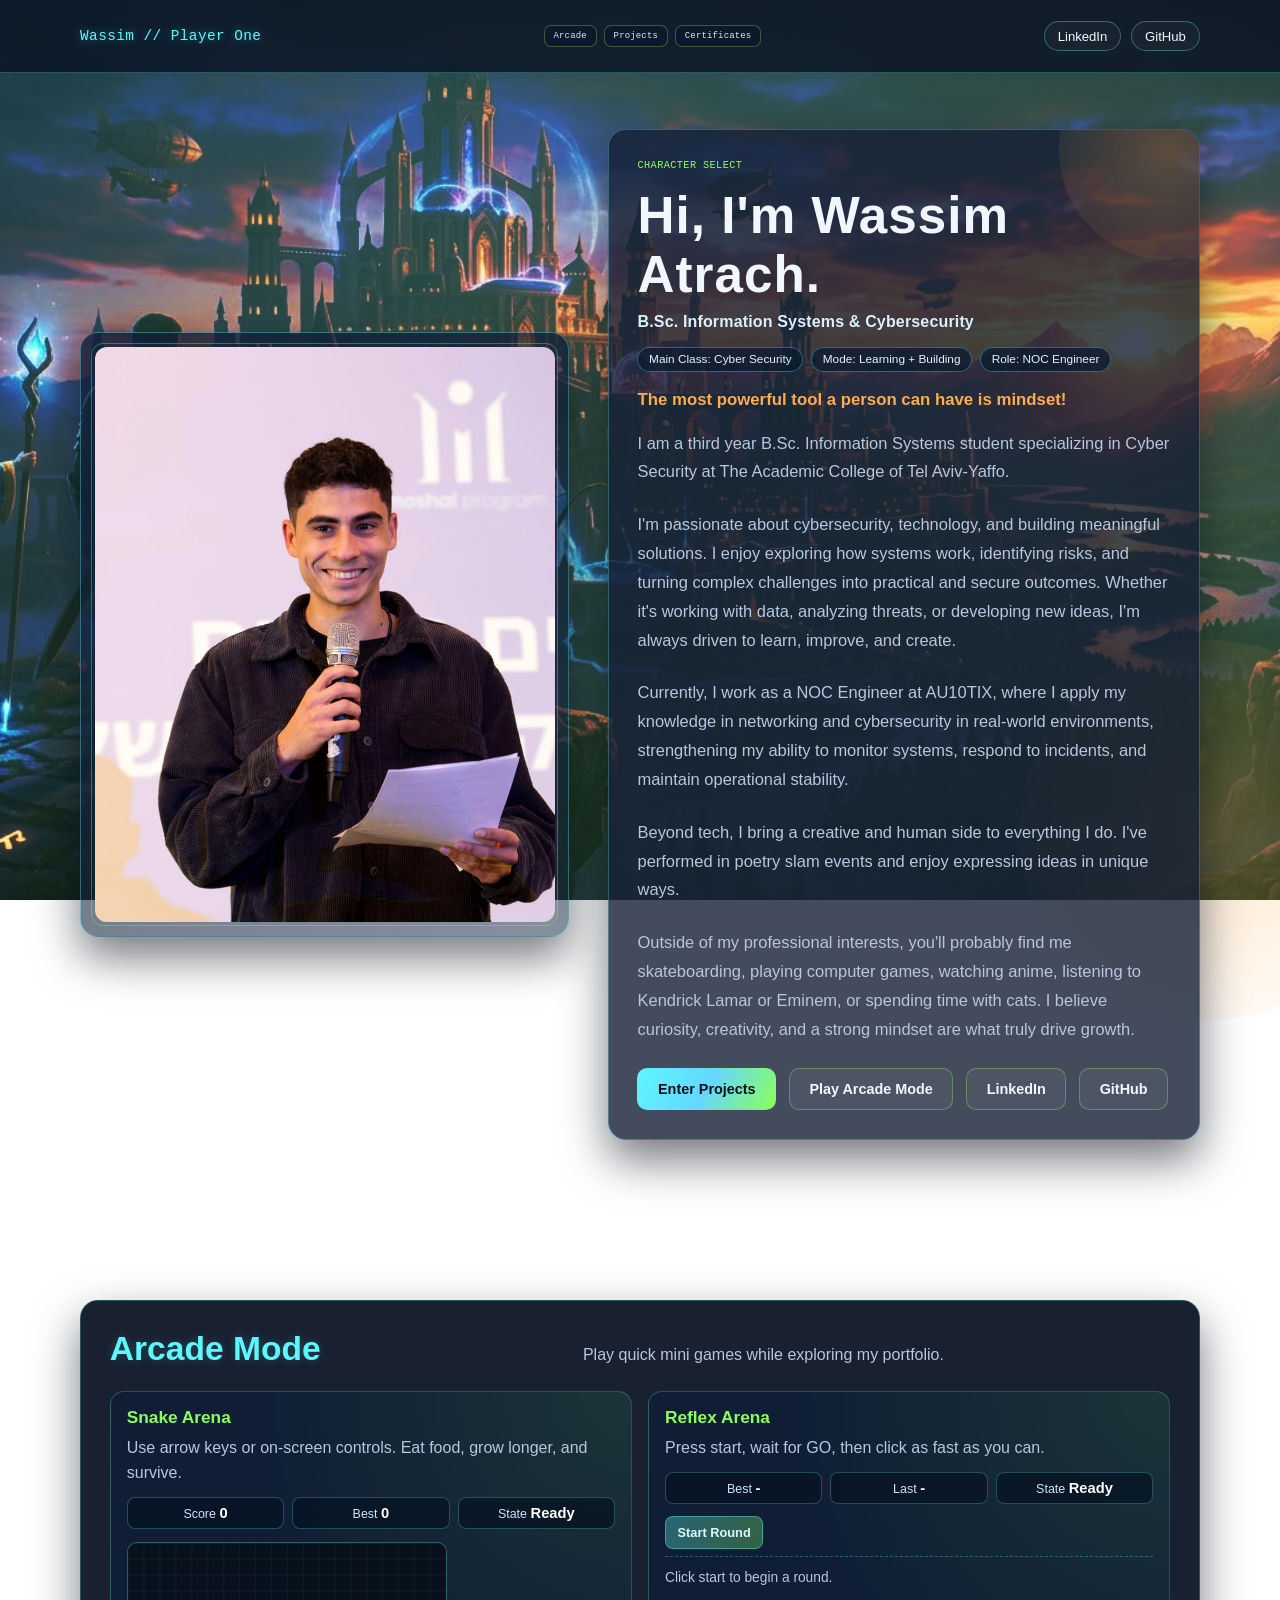
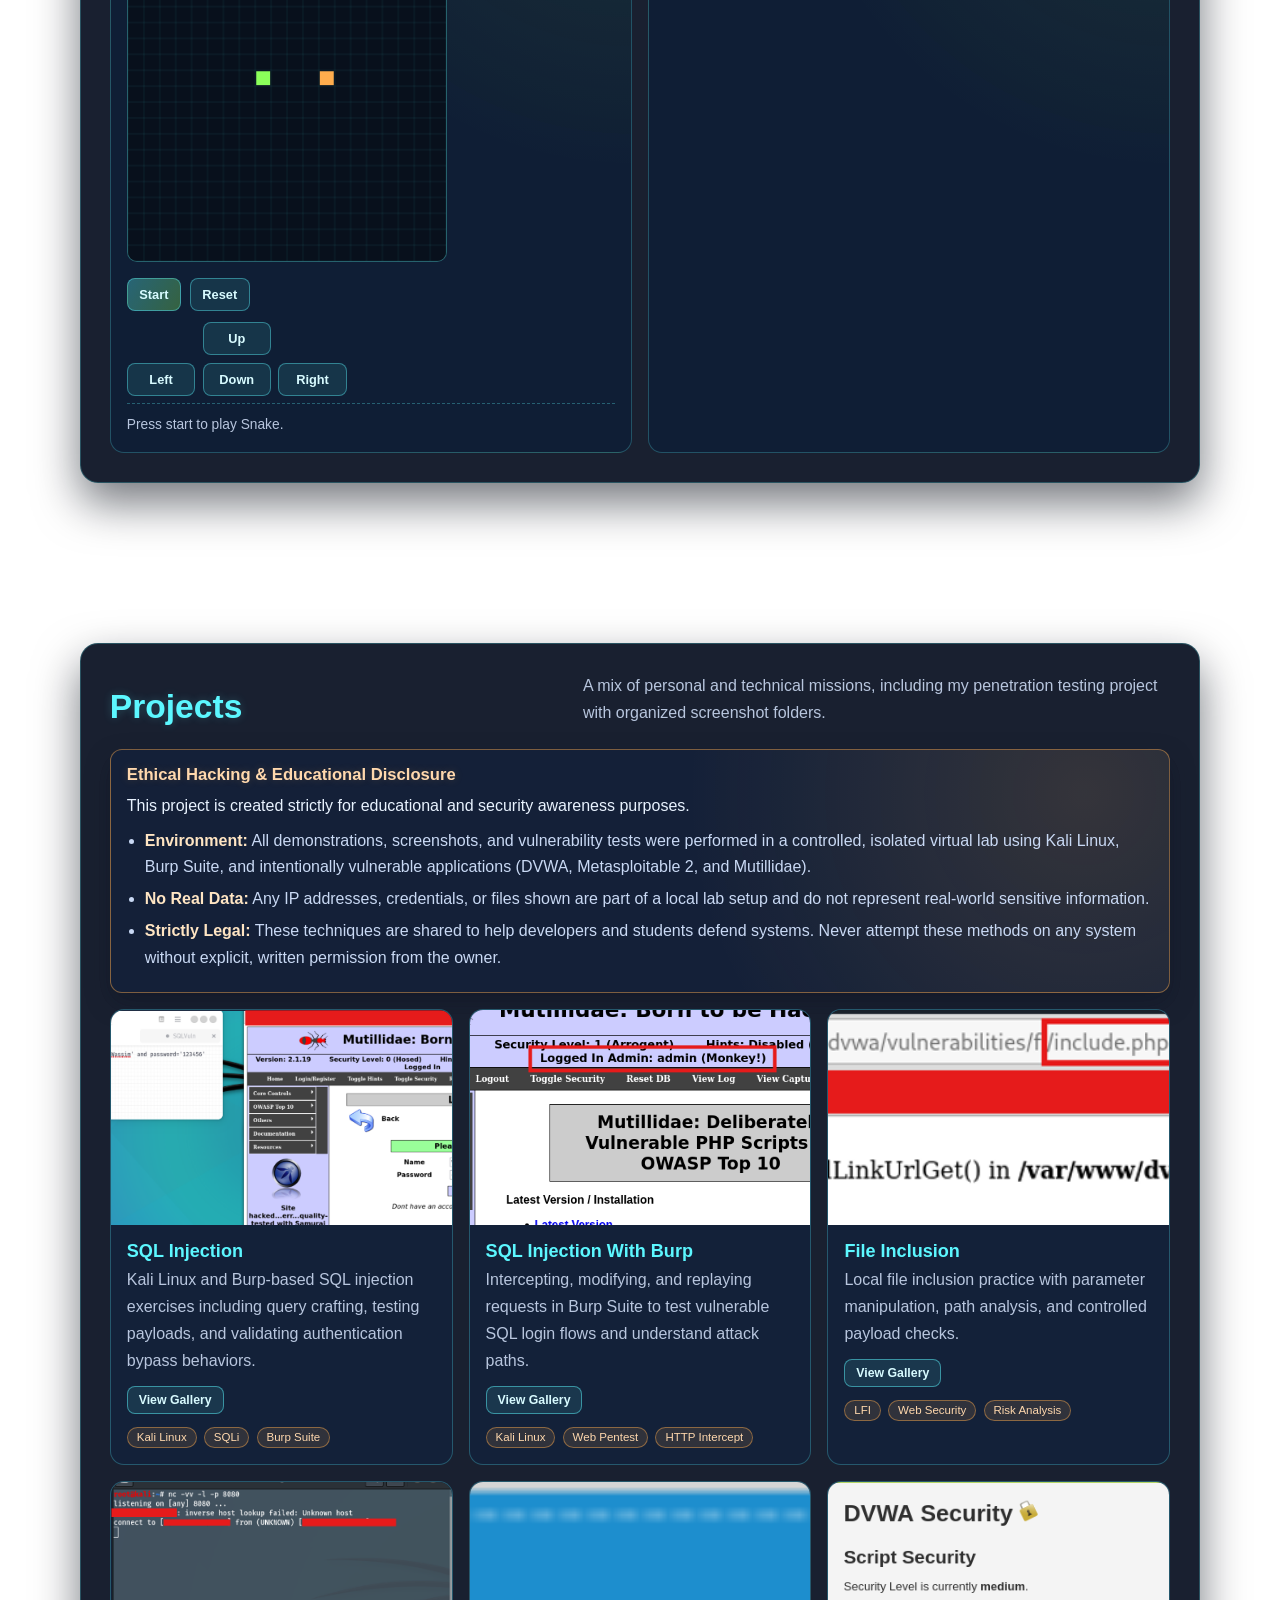
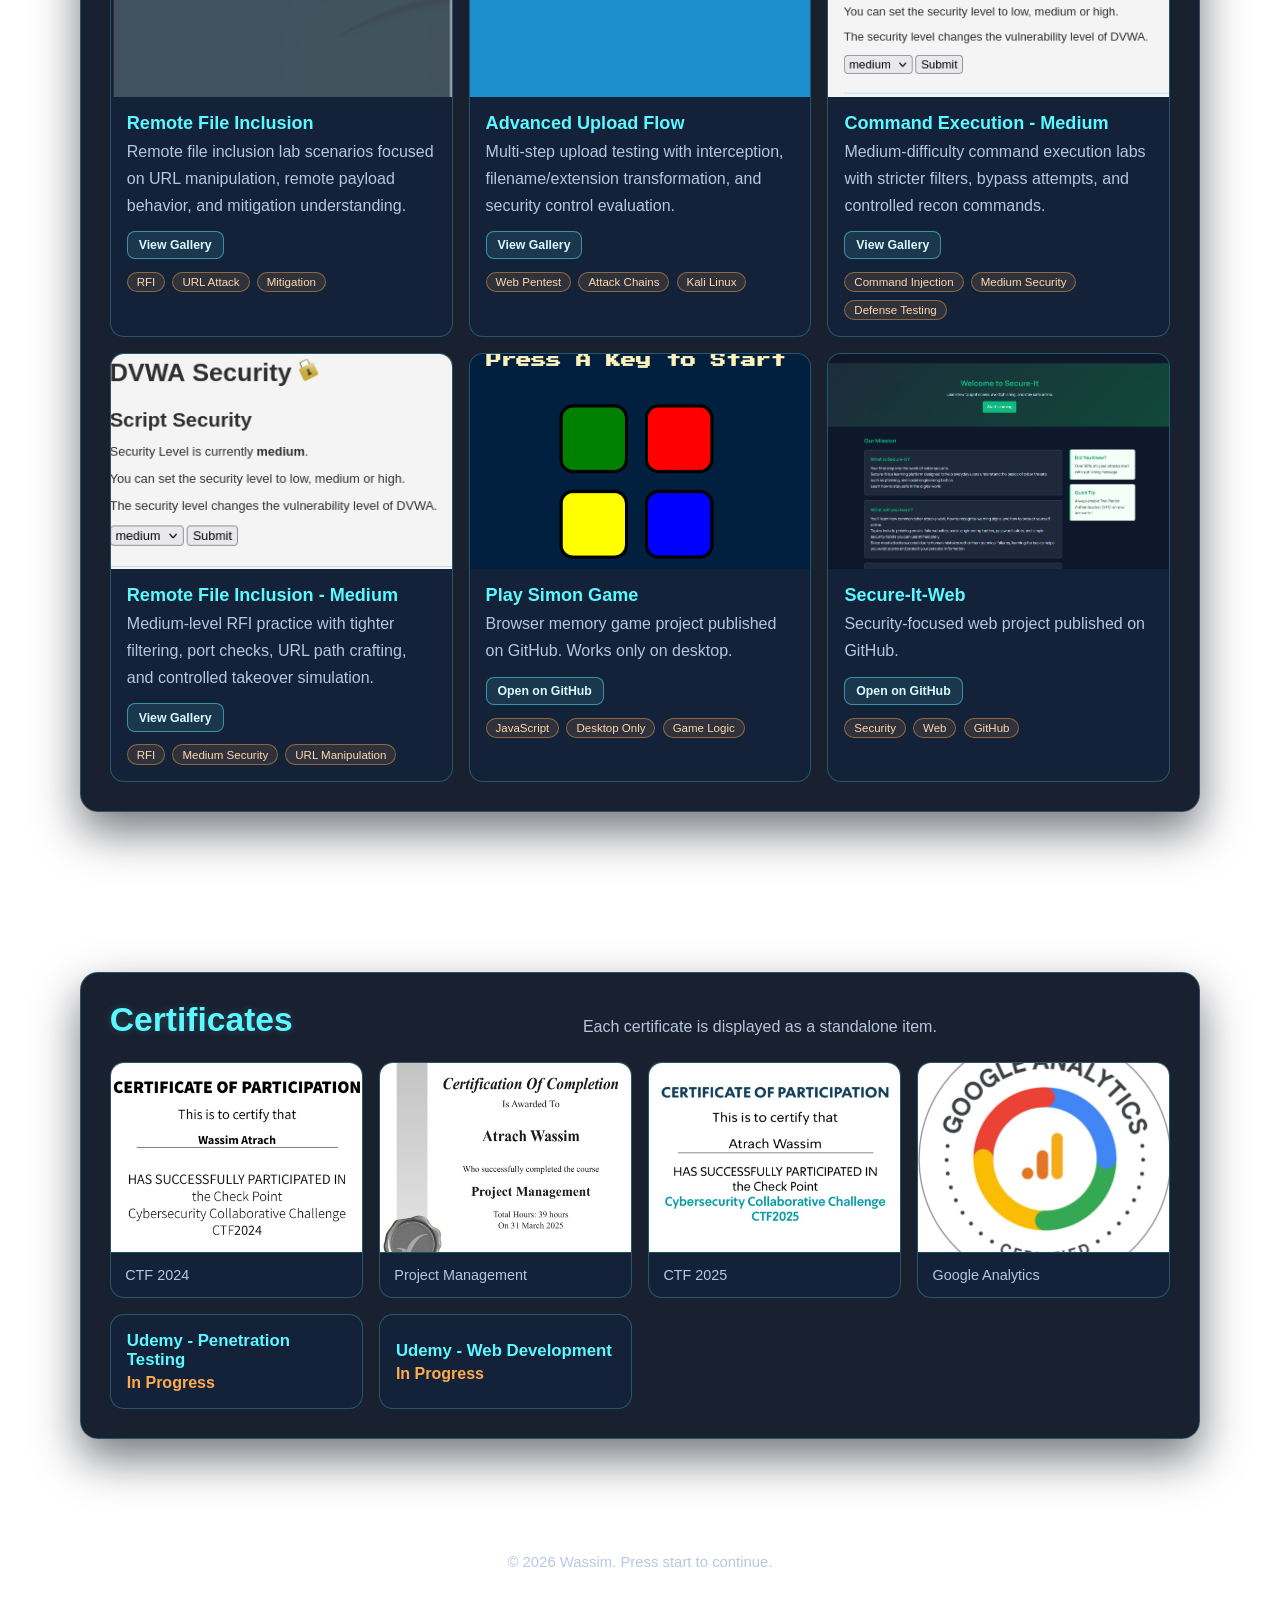
==== commit c0fa2b9a: "Add files via upload" ====
--- a/index.html
+++ b/index.html
@@ -5,7 +5,7 @@
     <meta http-equiv="X-UA-Compatible" content="IE=edge">
     <meta name="viewport" content="width=device-width, initial-scale=1.0">
     <title>Wassim | Gaming Portfolio</title>
-    <meta name="description" content="Gaming-themed portfolio with contact links, story, resume, and projects.">
+    <meta name="description" content="Gaming-themed portfolio with contact links, story, projects, and certificates.">
     <link rel="preconnect" href="https://fonts.googleapis.com">
     <link rel="preconnect" href="https://fonts.gstatic.com" crossorigin>
     <link href="https://fonts.googleapis.com/css2?family=Oxanium:wght@400;500;700;800&family=Press+Start+2P&display=swap" rel="stylesheet">
@@ -16,7 +16,6 @@
         <div class="wrap topbar-inner">
             <div class="identity">Wassim // Player One</div>
             <nav class="level-links" aria-label="Section links">
-                <a href="#resume">Resume</a>
                 <a href="#arcade">Arcade</a>
                 <a href="#projects">Projects</a>
                 <a href="#certificates">Certificates</a>
@@ -73,82 +72,10 @@
                     <div class="hero-actions">
                         <a class="btn btn-primary" href="#projects">Enter Projects</a>
                         <a class="btn btn-secondary" href="#arcade">Play Arcade Mode</a>
-                        <a class="btn btn-secondary" href="Portfolio/Wassim Atrach -Resume.pdf" target="_blank" rel="noreferrer">View Resume (PDF)</a>
                         <a class="btn btn-secondary" href="https://www.linkedin.com/in/wassim-atrach-wassima/" target="_blank" rel="noreferrer">LinkedIn</a>
                         <a class="btn btn-secondary" href="https://github.com/WassimAtrach" target="_blank" rel="noreferrer">GitHub</a>
                     </div>
                 </article>
-            </div>
-        </section>
-
-        <section id="resume">
-            <div class="wrap panel reveal delay-2">
-                <div class="section-head">
-                    <h2>Resume</h2>
-                    <p>Skills, achievements, languages, certifications in progress, and completed courses.</p>
-                </div>
-
-                <div class="resume-grid">
-                    <div class="resume-item">
-                        <h3>Achievements</h3>
-                        <ul>
-                            <li>Participated in Check Point Capture The Flag Cybersecurity Competition for two consecutive years</li>
-                            <li>Participated in a college expedition to Germany</li>
-                            <li>Participated in a high school expedition to Taiwan</li>
-                            <li>Won 3rd place globally as part of a team building productive solutions for teenagers who felt bullied or sexually harassed</li>
-                        </ul>
-                    </div>
-
-                    <div class="resume-item">
-                        <h3>Skills</h3>
-                        <ul>
-                            <li>Programming: Python, JavaScript, Java, C++</li>
-                            <li>Web & Application Development: HTML, JavaScript, Node.js</li>
-                            <li>Security & Risk Analysis: Web Security, Risk Assessment, Attack Chains, Malware Behavior</li>
-                            <li>Tools: Wireshark, Kali Linux, Burp Suite, Cryptography Basics, Penetration Testing Fundamentals</li>
-                            <li>Data & Analysis: SQL, Data Analysis, Pattern Recognition</li>
-                            <li>AI & Workflow Optimization: AI-assisted development, prompt engineering</li>
-                            <li>Methodologies: Agile, Scrum, Kanban</li>
-                        </ul>
-                    </div>
-
-                    <div class="resume-item">
-                        <h3>Languages</h3>
-                        <ul>
-                            <li>English: Fluent</li>
-                            <li>Hebrew: Native</li>
-                            <li>Arabic: Native</li>
-                            <li>Japanese: Intermediate</li>
-                        </ul>
-                    </div>
-
-                    <div class="resume-item">
-                        <h3>Certificates In Progress</h3>
-                        <ul>
-                            <li>Udemy - Penetration Testing (In Progress)</li>
-                            <li>Udemy - Web Development (In Progress)</li>
-                        </ul>
-                    </div>
-
-                    <div class="resume-item">
-                        <h3>Completed Courses & Certificates</h3>
-                        <ul>
-                            <li>Google Analytics</li>
-                            <li>Project Management</li>
-                            <li>Two certificates for participating in Check Point Cyber Security CTF</li>
-                        </ul>
-                    </div>
-
-                    <div class="resume-item">
-                        <h3>Current Role</h3>
-                        <ul>
-                            <li>NOC Engineer at AU10TIX</li>
-                            <li>Monitoring systems and maintaining operational stability</li>
-                            <li>Responding to incidents in real-world environments</li>
-                            <li>Applying networking and cybersecurity knowledge in practice</li>
-                        </ul>
-                    </div>
-                </div>
             </div>
         </section>
 
--- a/Portfolio/styles.css
+++ b/Portfolio/styles.css
@@ -897,8 +897,58 @@
 }
 
 @media (max-width: 768px) {
+    .topbar {
+        position: static;
+        backdrop-filter: blur(5px);
+    }
+
+    .topbar-inner {
+        min-height: auto;
+        gap: 0.55rem;
+        padding: 0.65rem 0;
+    }
+
+    .identity {
+        width: 100%;
+        text-align: center;
+        font-size: 0.74rem;
+    }
+
+    .level-links {
+        gap: 0.35rem;
+    }
+
+    .level-links a {
+        padding: 0.32rem 0.48rem;
+        font-size: 0.52rem;
+    }
+
+    .contact-links a {
+        padding: 0.36rem 0.72rem;
+        font-size: 0.74rem;
+    }
+
+    section {
+        padding: 3.3rem 0;
+    }
+
+    .hero {
+        padding-top: 1.2rem;
+    }
+
     .project-card {
-        grid-template-rows: 180px auto;
+        grid-template-rows: auto auto;
+    }
+
+    .project-image {
+        display: block;
+        height: auto;
+        aspect-ratio: 16 / 9;
+    }
+
+    .project-body {
+        border-top: 1px solid rgba(92, 247, 255, 0.18);
+        background: linear-gradient(180deg, rgba(10, 20, 38, 0.96), rgba(13, 24, 42, 0.96));
     }
 
     .project-body {
@@ -932,8 +982,8 @@
 }
 
 @media (max-width: 480px) {
-    .project-card {
-        grid-template-rows: 140px auto;
+    .project-image {
+        aspect-ratio: 4 / 3;
     }
 
     .projects-grid {
@@ -984,3 +1034,30 @@
     }
 }
 
+@media (max-width: 600px) {
+    .project-card[data-images] .project-body h3,
+    .project-card[data-images] .project-body p,
+    .project-card[data-images] .project-body .tags {
+        display: none;
+    }
+
+    .project-card[data-images] .project-actions {
+        margin-top: 0;
+    }
+
+    .project-card[data-images] .project-link {
+        border-color: transparent;
+        background: linear-gradient(120deg, #5cf7ff, #65d7ff 45%, #8bff5a);
+        color: #06111f;
+        font-weight: 800;
+        box-shadow: 0 10px 22px rgba(92, 247, 255, 0.28);
+    }
+
+    .project-card[data-images] .project-link:hover {
+        transform: translateY(-1px);
+        background: linear-gradient(120deg, #8bff5a, #5cf7ff 55%, #77e8ff);
+        color: #04111d;
+        box-shadow: 0 12px 24px rgba(139, 255, 90, 0.28);
+    }
+}
+
